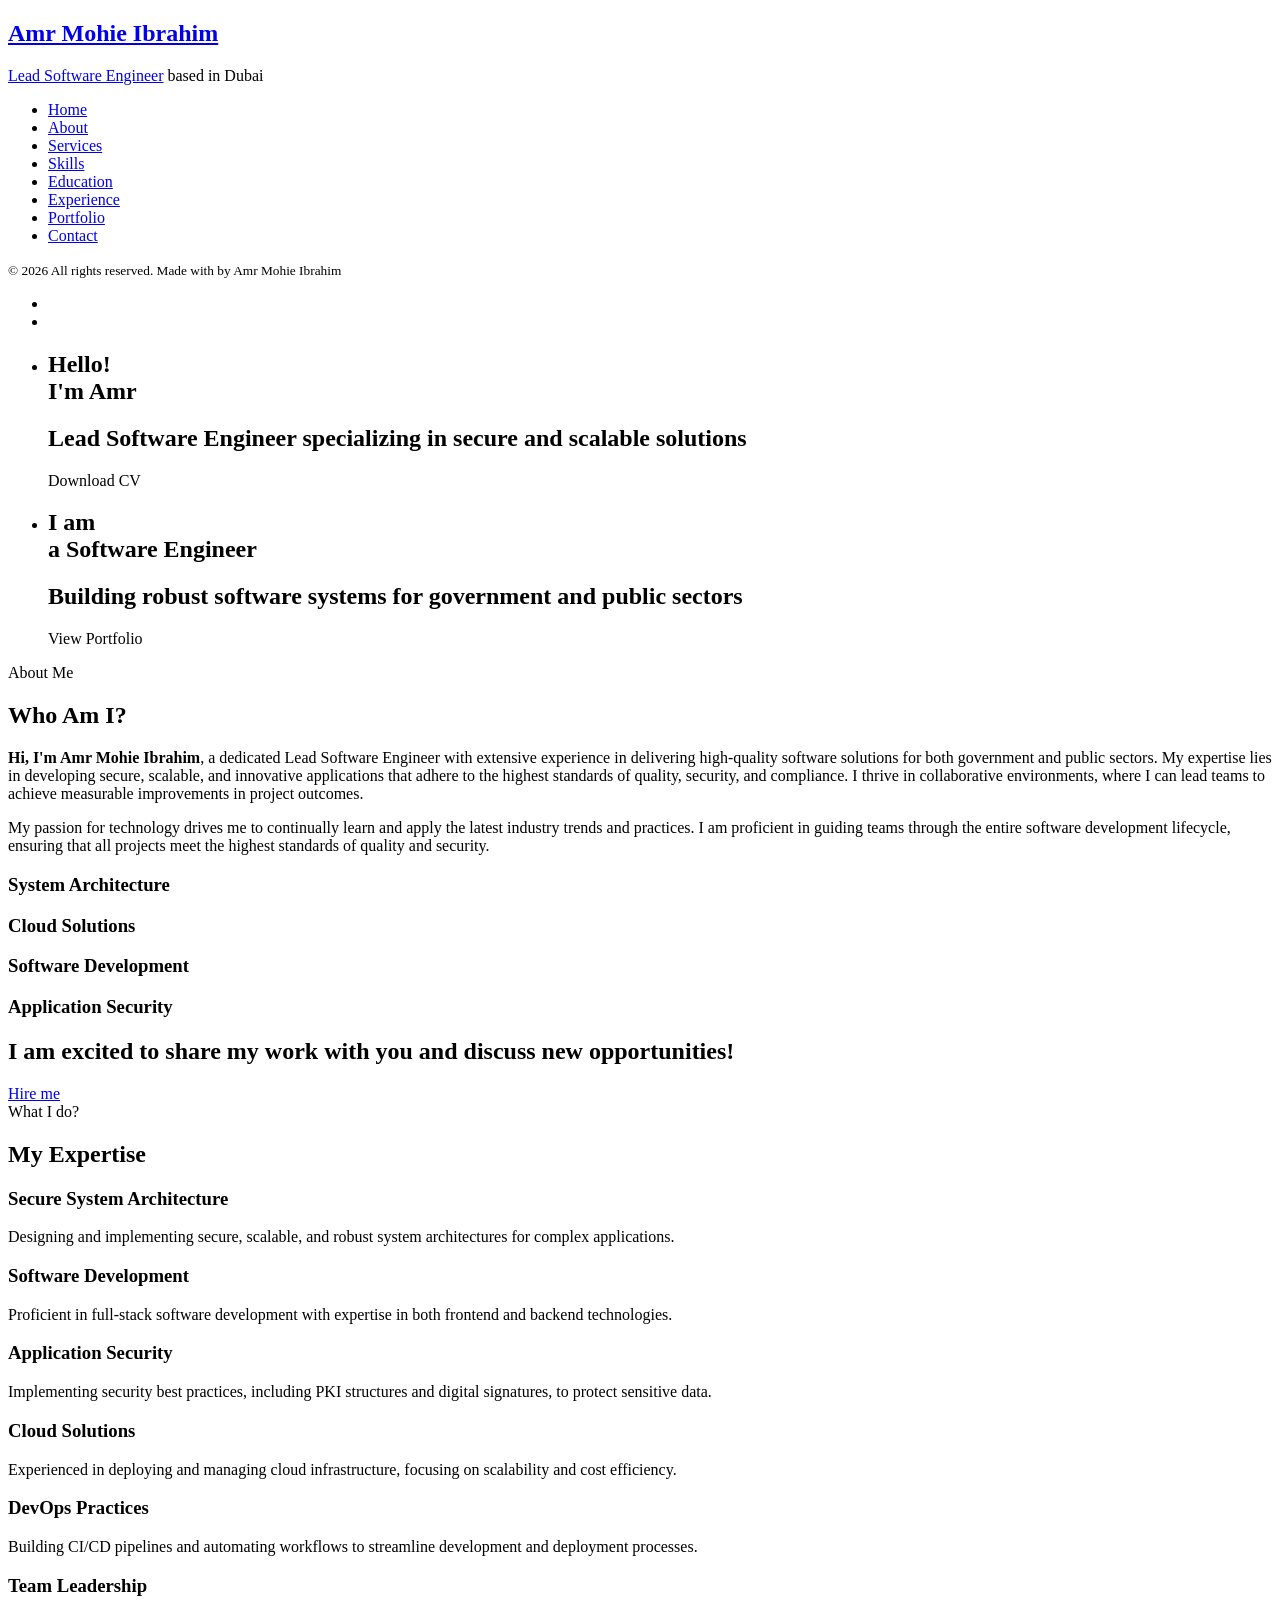
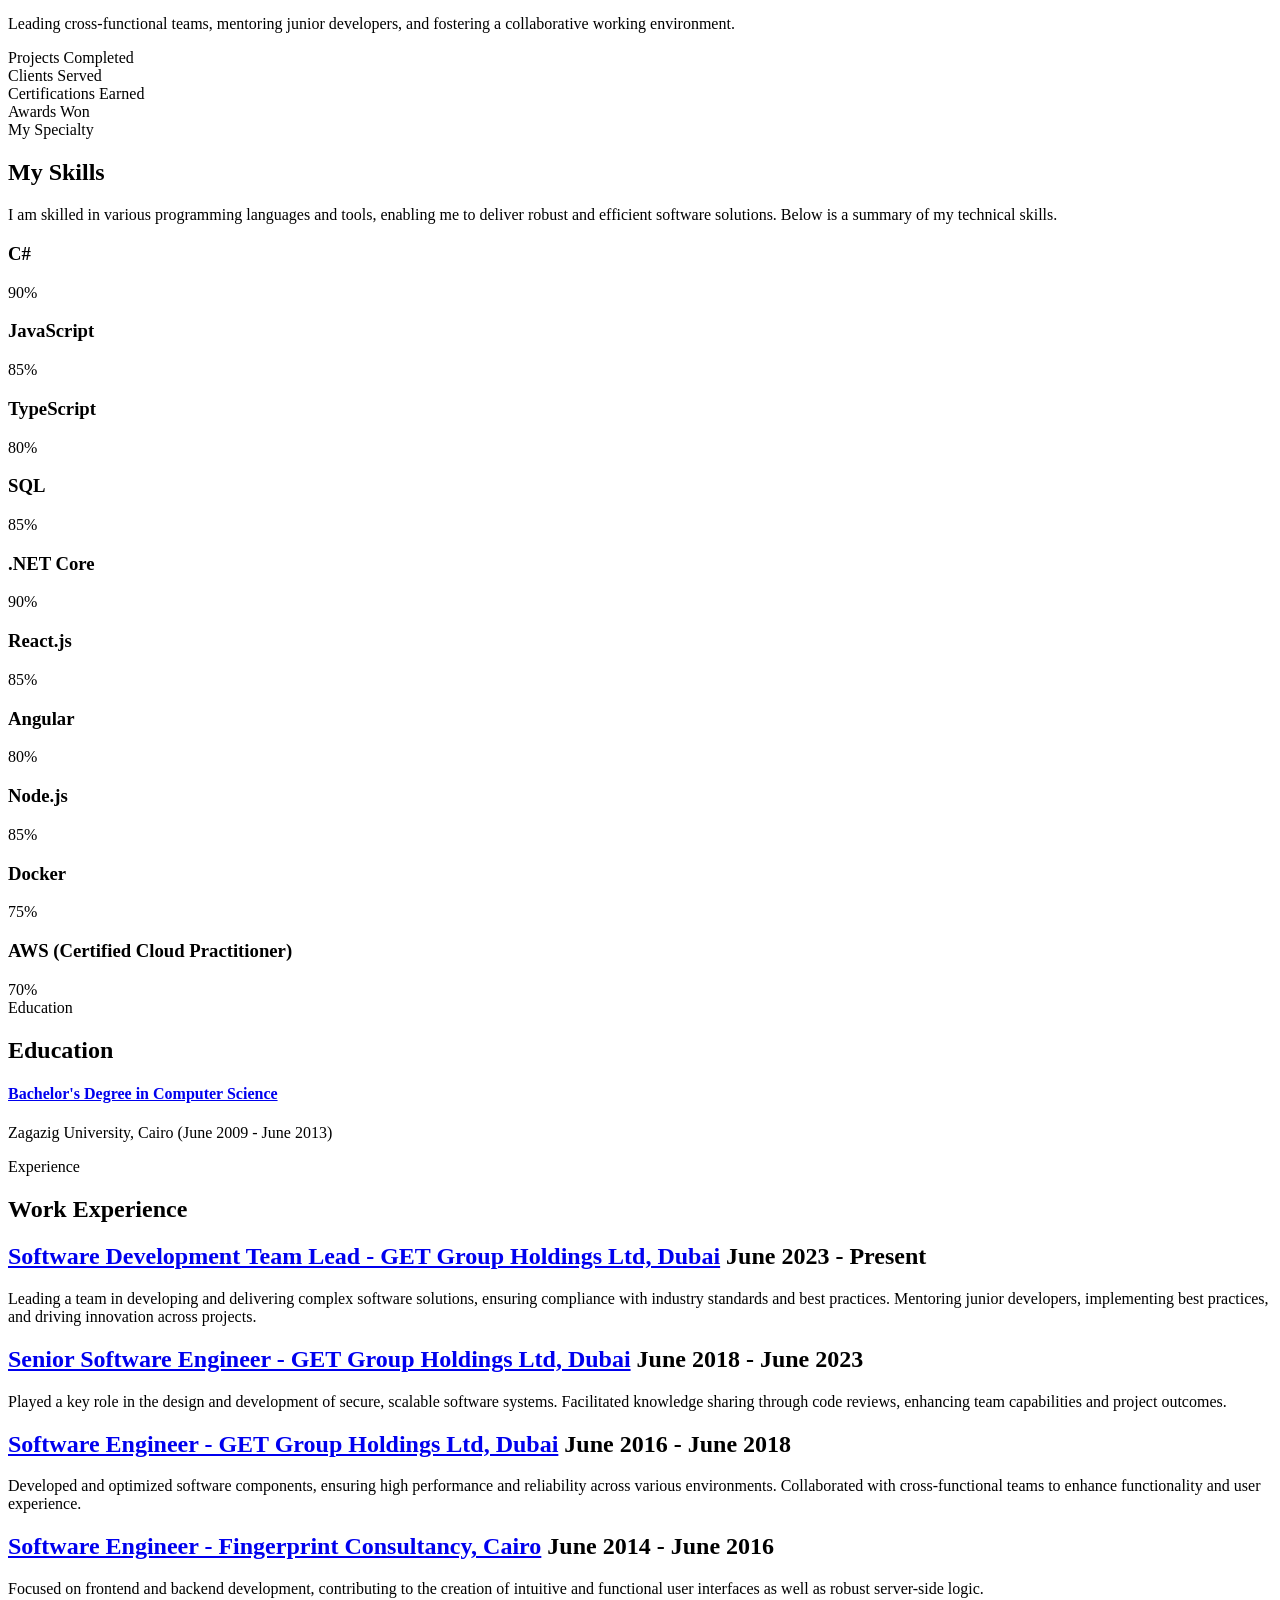
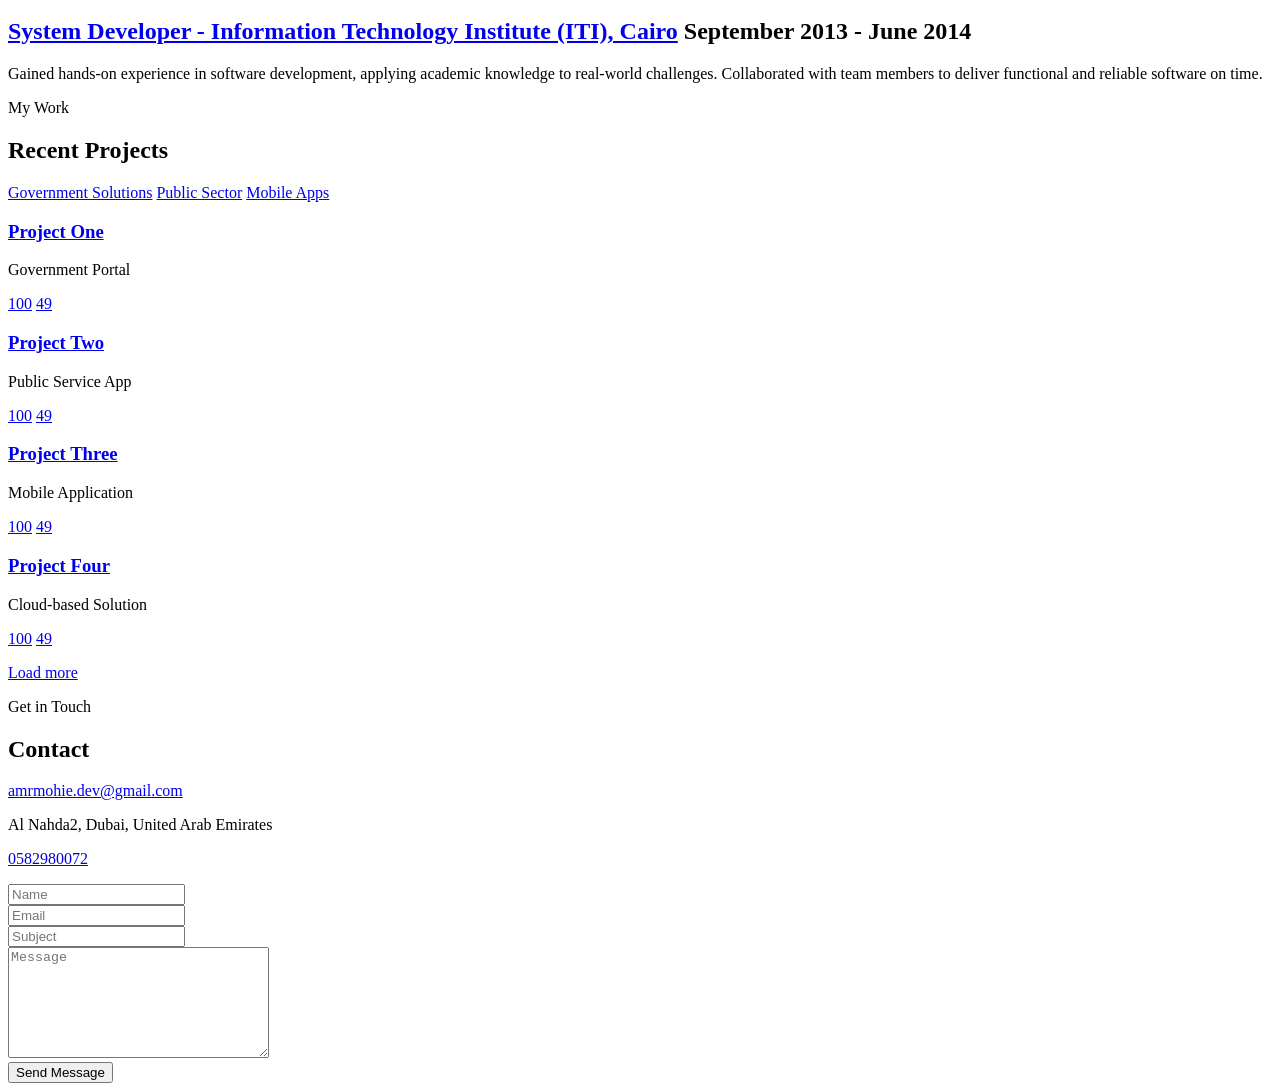
==== index.html @ 0ab57dc2 "Add files via upload" ====
<!DOCTYPE HTML>
<html lang="en">
	<head>
	<meta charset="utf-8">
	<meta http-equiv="X-UA-Compatible" content="IE=edge">
	<title>Amr Mohie Ibrahim - Lead Software Engineer</title>
	<meta name="viewport" content="width=device-width, initial-scale=1">
	<meta name="description" content="Lead Software Engineer Portfolio" />
	<meta name="keywords" content="Software Engineer, Developer, Portfolio" />
	<meta name="author" content="Amr Mohie Ibrahim" />

	<!-- Social Media Integration -->
	<meta property="og:title" content="Amr Mohie Ibrahim - Lead Software Engineer"/>
	<meta property="og:image" content="images/profile.jpg"/>
	<meta property="og:url" content=""/>
	<meta property="og:site_name" content=""/>
	<meta property="og:description" content="Portfolio of Amr Mohie Ibrahim, a Lead Software Engineer specializing in secure and scalable solutions."/>
	<meta name="twitter:title" content="Amr Mohie Ibrahim - Lead Software Engineer" />
	<meta name="twitter:image" content="images/profile.jpg" />
	<meta name="twitter:url" content="" />
	<meta name="twitter:card" content="" />

	<!-- Favicon -->
	<link rel="shortcut icon" href="favicon.ico">

	<!-- Google Fonts -->
	<link href="https://fonts.googleapis.com/css?family=Quicksand:300,400,500,700" rel="stylesheet">
	<link href="https://fonts.googleapis.com/css?family=Playfair+Display:400,400i,700" rel="stylesheet">
	
	<!-- CSS Files -->
	<link rel="stylesheet" href="css/animate.css">
	<link rel="stylesheet" href="css/icomoon.css">
	<link rel="stylesheet" href="css/bootstrap.css">
	<link rel="stylesheet" href="css/flexslider.css">
	<link rel="stylesheet" href="fonts/flaticon/font/flaticon.css">
	<link rel="stylesheet" href="css/owl.carousel.min.css">
	<link rel="stylesheet" href="css/owl.theme.default.min.css">
	<link rel="stylesheet" href="css/style.css">

	<!-- JS Files -->
	<script src="js/modernizr-2.6.2.min.js"></script>
	<!--[if lt IE 9]>
	<script src="js/respond.min.js"></script>
	<![endif]-->

	</head>
	<body>
	<div id="colorlib-page">
		<div class="container-wrap">
		<a href="#" class="js-colorlib-nav-toggle colorlib-nav-toggle" data-toggle="collapse" data-target="#navbar" aria-expanded="false" aria-controls="navbar"><i></i></a>
		<aside id="colorlib-aside" role="complementary" class="border js-fullheight">
			<div class="text-center">
				<div class="author-img" style="background-image: url(images/profile.jpg);"></div>
				<h1 id="colorlib-logo"><a href="index.html">Amr Mohie Ibrahim</a></h1>
				<span class="position"><a href="#">Lead Software Engineer</a> based in Dubai</span>
			</div>
			<nav id="colorlib-main-menu" role="navigation" class="navbar">
				<div id="navbar" class="collapse">
					<ul>
						<li class="active"><a href="#" data-nav-section="home">Home</a></li>
						<li><a href="#" data-nav-section="about">About</a></li>
						<li><a href="#" data-nav-section="services">Services</a></li>
						<li><a href="#" data-nav-section="skills">Skills</a></li>
						<li><a href="#" data-nav-section="education">Education</a></li>
						<li><a href="#" data-nav-section="experience">Experience</a></li>
						<li><a href="#" data-nav-section="work">Portfolio</a></li>
						<li><a href="#" data-nav-section="contact">Contact</a></li>
					</ul>
				</div>
			</nav>

			<div class="colorlib-footer">
				<p><small>&copy; <script>document.write(new Date().getFullYear());</script> All rights reserved. Made with <i class="icon-heart" aria-hidden="true"></i> by Amr Mohie Ibrahim</small></p>
				<ul>
					<li><a href="#"><i class="icon-linkedin2"></i></a></li>
					<li><a href="#"><i class="icon-github"></i></a></li>
				</ul>
			</div>

		</aside>

		<div id="colorlib-main">
			<section id="colorlib-hero" class="js-fullheight" data-section="home">
				<div class="flexslider js-fullheight">
					<ul class="slides">
				   	<li style="background-image: url(images/img_bg_1.jpg);">
				   		<div class="overlay"></div>
				   		<div class="container-fluid">
				   			<div class="row">
					   			<div class="col-md-6 col-md-offset-3 col-md-pull-3 col-sm-12 col-xs-12 js-fullheight slider-text">
					   				<div class="slider-text-inner js-fullheight">
					   					<div class="desc">
						   					<h1>Hello! <br>I'm Amr</h1>
						   					<h2>Lead Software Engineer specializing in secure and scalable solutions</h2>
												<p><a class="btn btn-primary btn-learn">Download CV <i class="icon-download4"></i></a></p>
											</div>
					   				</div>
					   			</div>
					   		</div>
				   		</div>
				   	</li>
				   	<li style="background-image: url(images/img_bg_2.jpg);">
				   		<div class="overlay"></div>
				   		<div class="container-fluid">
				   			<div class="row">
					   			<div class="col-md-6 col-md-offset-3 col-md-pull-3 col-sm-12 col-xs-12 js-fullheight slider-text">
					   				<div class="slider-text-inner">
					   					<div class="desc">
						   					<h1>I am <br>a Software Engineer</h1>
												<h2>Building robust software systems for government and public sectors</h2>
												<p><a class="btn btn-primary btn-learn">View Portfolio <i class="icon-briefcase3"></i></a></p>
											</div>
					   				</div>
					   			</div>
					   		</div>
				   		</div>
				   	</li>
				  	</ul>
			  	</div>
			</section>

			<section class="colorlib-about" data-section="about">
				<div class="colorlib-narrow-content">
					<div class="row">
						<div class="col-md-12">
							<div class="row row-bottom-padded-sm animate-box" data-animate-effect="fadeInLeft">
								<div class="col-md-12">
									<div class="about-desc">
										<span class="heading-meta">About Me</span>
										<h2 class="colorlib-heading">Who Am I?</h2>
										<p><strong>Hi, I'm Amr Mohie Ibrahim</strong>, a dedicated Lead Software Engineer with extensive experience in delivering high-quality software solutions for both government and public sectors. My expertise lies in developing secure, scalable, and innovative applications that adhere to the highest standards of quality, security, and compliance. I thrive in collaborative environments, where I can lead teams to achieve measurable improvements in project outcomes.</p>
										<p>My passion for technology drives me to continually learn and apply the latest industry trends and practices. I am proficient in guiding teams through the entire software development lifecycle, ensuring that all projects meet the highest standards of quality and security.</p>
									</div>
								</div>
							</div>
							<div class="row">
								<div class="col-md-3 animate-box" data-animate-effect="fadeInLeft">
									<div class="services color-1">
										<span class="icon2"><i class="icon-bulb"></i></span>
										<h3>System Architecture</h3>
									</div>
								</div>
								<div class="col-md-3 animate-box" data-animate-effect="fadeInRight">
									<div class="services color-2">
										<span class="icon2"><i class="icon-globe-outline"></i></span>
										<h3>Cloud Solutions</h3>
									</div>
								</div>
								<div class="col-md-3 animate-box" data-animate-effect="fadeInTop">
									<div class="services color-3">
										<span class="icon2"><i class="icon-data"></i></span>
										<h3>Software Development</h3>
									</div>
								</div>
								<div class="col-md-3 animate-box" data-animate-effect="fadeInBottom">
									<div class="services color-4">
										<span class="icon2"><i class="icon-phone3"></i></span>
										<h3>Application Security</h3>
									</div>
								</div>
							</div>
							<div class="row">
								<div class="col-md-12 animate-box" data-animate-effect="fadeInLeft">
									<div class="hire">
										<h2>I am excited to share my work with you and discuss new opportunities!</h2>
										<a href="#" class="btn-hire">Hire me</a>
									</div>
								</div>
							</div>
						</div>
					</div>
				</div>
			</section>


			
			<section class="colorlib-services" data-section="services">
				<div class="colorlib-narrow-content">
					<div class="row">
						<div class="col-md-6 col-md-offset-3 col-md-pull-3 animate-box" data-animate-effect="fadeInLeft">
							<span class="heading-meta">What I do?</span>
							<h2 class="colorlib-heading">My Expertise</h2>
						</div>
					</div>
					<div class="row row-pt-md">
						<div class="col-md-4 text-center animate-box">
							<div class="services color-1">
								<span class="icon">
									<i class="icon-bulb"></i>
								</span>
								<div class="desc">
									<h3>Secure System Architecture</h3>
									<p>Designing and implementing secure, scalable, and robust system architectures for complex applications.</p>
								</div>
							</div>
						</div>
						<div class="col-md-4 text-center animate-box">
							<div class="services color-2">
								<span class="icon">
									<i class="icon-data"></i>
								</span>
								<div class="desc">
									<h3>Software Development</h3>
									<p>Proficient in full-stack software development with expertise in both frontend and backend technologies.</p>
								</div>
							</div>
						</div>
						<div class="col-md-4 text-center animate-box">
							<div class="services color-3">
								<span class="icon">
									<i class="icon-phone3"></i>
								</span>
								<div class="desc">
									<h3>Application Security</h3>
									<p>Implementing security best practices, including PKI structures and digital signatures, to protect sensitive data.</p>
								</div>
							</div>
						</div>
						<div class="col-md-4 text-center animate-box">
							<div class="services color-4">
								<span class="icon">
									<i class="icon-layers2"></i>
								</span>
								<div class="desc">
									<h3>Cloud Solutions</h3>
									<p>Experienced in deploying and managing cloud infrastructure, focusing on scalability and cost efficiency.</p>
								</div>
							</div>
						</div>
						<div class="col-md-4 text-center animate-box">
							<div class="services color-5">
								<span class="icon">
									<i class="icon-data"></i>
								</span>
								<div class="desc">
									<h3>DevOps Practices</h3>
									<p>Building CI/CD pipelines and automating workflows to streamline development and deployment processes.</p>
								</div>
							</div>
						</div>
						<div class="col-md-4 text-center animate-box">
							<div class="services color-6">
								<span class="icon">
									<i class="icon-phone3"></i>
								</span>
								<div class="desc">
									<h3>Team Leadership</h3>
									<p>Leading cross-functional teams, mentoring junior developers, and fostering a collaborative working environment.</p>
								</div>
							</div>
						</div>
					</div>
				</div>
			</section>
			
			<div id="colorlib-counter" class="colorlib-counters" style="background-image: url(images/cover_bg_1.jpg);" data-stellar-background-ratio="0.5">
				<div class="overlay"></div>
				<div class="colorlib-narrow-content">
					<div class="row">
					</div>
					<div class="row">
						<div class="col-md-3 text-center animate-box">
							<span class="colorlib-counter js-counter" data-from="0" data-to="500" data-speed="5000" data-refresh-interval="50"></span>
							<span class="colorlib-counter-label">Projects Completed</span>
						</div>
						<div class="col-md-3 text-center animate-box">
							<span class="colorlib-counter js-counter" data-from="0" data-to="300" data-speed="5000" data-refresh-interval="50"></span>
							<span class="colorlib-counter-label">Clients Served</span>
						</div>
						<div class="col-md-3 text-center animate-box">
							<span class="colorlib-counter js-counter" data-from="0" data-to="150" data-speed="5000" data-refresh-interval="50"></span>
							<span class="colorlib-counter-label">Certifications Earned</span>
						</div>
						<div class="col-md-3 text-center animate-box">
							<span class="colorlib-counter js-counter" data-from="0" data-to="20" data-speed="5000" data-refresh-interval="50"></span>
							<span class="colorlib-counter-label">Awards Won</span>
						</div>
					</div>
				</div>
			</div>

			<section class="colorlib-skills" data-section="skills">
				<div class="colorlib-narrow-content">
					<div class="row">
						<div class="col-md-6 col-md-offset-3 col-md-pull-3 animate-box" data-animate-effect="fadeInLeft">
							<span class="heading-meta">My Specialty</span>
							<h2 class="colorlib-heading animate-box">My Skills</h2>
						</div>
					</div>
					<div class="row">
						<div class="col-md-12 animate-box" data-animate-effect="fadeInLeft">
							<p>I am skilled in various programming languages and tools, enabling me to deliver robust and efficient software solutions. Below is a summary of my technical skills.</p>
						</div>
						<div class="col-md-6 animate-box" data-animate-effect="fadeInLeft">
							<div class="progress-wrap">
								<h3>C#</h3>
								<div class="progress">
								 	<div class="progress-bar color-1" role="progressbar" aria-valuenow="90"
								  	aria-valuemin="0" aria-valuemax="100" style="width:90%">
								    <span>90%</span>
								  	</div>
								</div>
							</div>
						</div>
						<div class="col-md-6 animate-box" data-animate-effect="fadeInRight">
							<div class="progress-wrap">
								<h3>JavaScript</h3>
								<div class="progress">
								 	<div class="progress-bar color-2" role="progressbar" aria-valuenow="85"
								  	aria-valuemin="0" aria-valuemax="100" style="width:85%">
								    <span>85%</span>
								  	</div>
								</div>
							</div>
						</div>
						<div class="col-md-6 animate-box" data-animate-effect="fadeInLeft">
							<div class="progress-wrap">
								<h3>TypeScript</h3>
								<div class="progress">
								 	<div class="progress-bar color-3" role="progressbar" aria-valuenow="80"
								  	aria-valuemin="0" aria-valuemax="100" style="width:80%">
								    <span>80%</span>
								  	</div>
								</div>
							</div>
						</div>
						<div class="col-md-6 animate-box" data-animate-effect="fadeInRight">
							<div class="progress-wrap">
								<h3>SQL</h3>
								<div class="progress">
								 	<div class="progress-bar color-4" role="progressbar" aria-valuenow="85"
								  	aria-valuemin="0" aria-valuemax="100" style="width:85%">
								    <span>85%</span>
								  	</div>
								</div>
							</div>
						</div>
						<div class="col-md-6 animate-box" data-animate-effect="fadeInLeft">
							<div class="progress-wrap">
								<h3>.NET Core</h3>
								<div class="progress">
								 	<div class="progress-bar color-5" role="progressbar" aria-valuenow="90"
								  	aria-valuemin="0" aria-valuemax="100" style="width:90%">
								    <span>90%</span>
								  	</div>
								</div>
							</div>
						</div>
						<div class="col-md-6 animate-box" data-animate-effect="fadeInRight">
							<div class="progress-wrap">
								<h3>React.js</h3>
								<div class="progress">
								 	<div class="progress-bar color-6" role="progressbar" aria-valuenow="85"
								  	aria-valuemin="0" aria-valuemax="100" style="width:85%">
								    <span>85%</span>
								  	</div>
								</div>
							</div>
						</div>
						<div class="col-md-6 animate-box" data-animate-effect="fadeInLeft">
							<div class="progress-wrap">
								<h3>Angular</h3>
								<div class="progress">
								 	<div class="progress-bar color-1" role="progressbar" aria-valuenow="80"
								  	aria-valuemin="0" aria-valuemax="100" style="width:80%">
								    <span>80%</span>
								  	</div>
								</div>
							</div>
						</div>
						<div class="col-md-6 animate-box" data-animate-effect="fadeInRight">
							<div class="progress-wrap">
								<h3>Node.js</h3>
								<div class="progress">
								 	<div class="progress-bar color-2" role="progressbar" aria-valuenow="85"
								  	aria-valuemin="0" aria-valuemax="100" style="width:85%">
								    <span>85%</span>
								  	</div>
								</div>
							</div>
						</div>
						<div class="col-md-6 animate-box" data-animate-effect="fadeInLeft">
							<div class="progress-wrap">
								<h3>Docker</h3>
								<div class="progress">
								 	<div class="progress-bar color-3" role="progressbar" aria-valuenow="75"
								  	aria-valuemin="0" aria-valuemax="100" style="width:75%">
								    <span>75%</span>
								  	</div>
								</div>
							</div>
						</div>
						<div class="col-md-6 animate-box" data-animate-effect="fadeInRight">
							<div class="progress-wrap">
								<h3>AWS (Certified Cloud Practitioner)</h3>
								<div class="progress">
								 	<div class="progress-bar color-4" role="progressbar" aria-valuenow="70"
								  	aria-valuemin="0" aria-valuemax="100" style="width:70%">
								    <span>70%</span>
								  	</div>
								</div>
							</div>
						</div>
					</div>
				</div>
			</section>

			<section class="colorlib-education" data-section="education">
				<div class="colorlib-narrow-content">
					<div class="row">
						<div class="col-md-6 col-md-offset-3 col-md-pull-3 animate-box" data-animate-effect="fadeInLeft">
							<span class="heading-meta">Education</span>
							<h2 class="colorlib-heading animate-box">Education</h2>
						</div>
					</div>
					<div class="row">
						<div class="col-md-12 animate-box" data-animate-effect="fadeInLeft">
							<div class="fancy-collapse-panel">
								<div class="panel-group" id="accordion" role="tablist" aria-multiselectable="true">
									<div class="panel panel-default">
									    <div class="panel-heading" role="tab" id="headingOne">
									        <h4 class="panel-title">
									            <a data-toggle="collapse" data-parent="#accordion" href="#collapseOne" aria-expanded="true" aria-controls="collapseOne">Bachelor's Degree in Computer Science
									            </a>
									        </h4>
									    </div>
									    <div id="collapseOne" class="panel-collapse collapse in" role="tabpanel" aria-labelledby="headingOne">
									         <div class="panel-body">
									            <p>Zagazig University, Cairo (June 2009 - June 2013)</p>
									         </div>
									    </div>
									</div>
								</div>
							</div>
						</div>
					</div>
				</div>
			</section>

			<section class="colorlib-experience" data-section="experience">
				<div class="colorlib-narrow-content">
					<div class="row">
						<div class="col-md-6 col-md-offset-3 col-md-pull-3 animate-box" data-animate-effect="fadeInLeft">
							<span class="heading-meta">Experience</span>
							<h2 class="colorlib-heading animate-box">Work Experience</h2>
						</div>
					</div>
					<div class="row">
						<div class="col-md-12">
				         <div class="timeline-centered">
					         <article class="timeline-entry animate-box" data-animate-effect="fadeInLeft">
					            <div class="timeline-entry-inner">

					               <div class="timeline-icon color-1">
					                  <i class="icon-pen2"></i>
					               </div>

					               <div class="timeline-label">
					                  <h2><a href="#">Software Development Team Lead - GET Group Holdings Ltd, Dubai</a> <span>June 2023 - Present</span></h2>
					                  <p>Leading a team in developing and delivering complex software solutions, ensuring compliance with industry standards and best practices. Mentoring junior developers, implementing best practices, and driving innovation across projects.</p>
					               </div>
					            </div>
					         </article>


					         <article class="timeline-entry animate-box" data-animate-effect="fadeInRight">
					            <div class="timeline-entry-inner">
					               <div class="timeline-icon color-2">
					                  <i class="icon-pen2"></i>
					               </div>
					               <div class="timeline-label">
					               	<h2><a href="#">Senior Software Engineer - GET Group Holdings Ltd, Dubai</a> <span>June 2018 - June 2023</span></h2>
					                  <p>Played a key role in the design and development of secure, scalable software systems. Facilitated knowledge sharing through code reviews, enhancing team capabilities and project outcomes.</p>
					               </div>
					            </div>
					         </article>

					         <article class="timeline-entry animate-box" data-animate-effect="fadeInLeft">
					            <div class="timeline-entry-inner">
					               <div class="timeline-icon color-3">
					                  <i class="icon-pen2"></i>
					               </div>
					               <div class="timeline-label">
					               	<h2><a href="#">Software Engineer - GET Group Holdings Ltd, Dubai</a> <span>June 2016 - June 2018</span></h2>
					                  <p>Developed and optimized software components, ensuring high performance and reliability across various environments. Collaborated with cross-functional teams to enhance functionality and user experience.</p>
					               </div>
					            </div>
					         </article>

					         <article class="timeline-entry animate-box" data-animate-effect="fadeInTop">
					            <div class="timeline-entry-inner">
					               <div class="timeline-icon color-4">
					                  <i class="icon-pen2"></i>
					               </div>
					               <div class="timeline-label">
					               	<h2><a href="#">Software Engineer - Fingerprint Consultancy, Cairo</a> <span>June 2014 - June 2016</span></h2>
					                  <p>Focused on frontend and backend development, contributing to the creation of intuitive and functional user interfaces as well as robust server-side logic.</p>
					               </div>
					            </div>
					         </article>

					         <article class="timeline-entry animate-box" data-animate-effect="fadeInLeft">
					            <div class="timeline-entry-inner">
					               <div class="timeline-icon color-5">
					                  <i class="icon-pen2"></i>
					               </div>
					               <div class="timeline-label">
					               	<h2><a href="#">System Developer - Information Technology Institute (ITI), Cairo</a> <span>September 2013 - June 2014</span></h2>
					                  <p>Gained hands-on experience in software development, applying academic knowledge to real-world challenges. Collaborated with team members to deliver functional and reliable software on time.</p>
					               </div>
					            </div>
					         </article>

					         <article class="timeline-entry begin animate-box" data-animate-effect="fadeInBottom">
					            <div class="timeline-entry-inner">
					               <div class="timeline-icon color-none">
					               </div>
					            </div>
					         </article>
					      </div>
					   </div>
				   </div>
				</div>
			</section>

			<section class="colorlib-work" data-section="work">
				<div class="colorlib-narrow-content">
					<div class="row">
						<div class="col-md-6 col-md-offset-3 col-md-pull-3 animate-box" data-animate-effect="fadeInLeft">
							<span class="heading-meta">My Work</span>
							<h2 class="colorlib-heading animate-box">Recent Projects</h2>
						</div>
					</div>
					<div class="row row-bottom-padded-sm animate-box" data-animate-effect="fadeInLeft">
						<div class="col-md-12">
							<p class="work-menu"><span><a href="#" class="active">Government Solutions</a></span> <span><a href="#">Public Sector</a></span> <span><a href="#">Mobile Apps</a></span></p>
						</div>
					</div>
					<div class="row">
						<div class="col-md-6 animate-box" data-animate-effect="fadeInLeft">
							<div class="project" style="background-image: url(images/img-1.jpg);">
								<div class="desc">
									<div class="con">
										<h3><a href="work.html">Project One</a></h3>
										<span>Government Portal</span>
										<p class="icon">
											<span><a href="#"><i class="icon-share3"></i></a></span>
											<span><a href="#"><i class="icon-eye"></i> 100</a></span>
											<span><a href="#"><i class="icon-heart"></i> 49</a></span>
										</p>
									</div>
								</div>
							</div>
						</div>
						<div class="col-md-6 animate-box" data-animate-effect="fadeInRight">
							<div class="project" style="background-image: url(images/img-2.jpg);">
								<div class="desc">
									<div class="con">
										<h3><a href="work.html">Project Two</a></h3>
										<span>Public Service App</span>
										<p class="icon">
											<span><a href="#"><i class="icon-share3"></i></a></span>
											<span><a href="#"><i class="icon-eye"></i> 100</a></span>
											<span><a href="#"><i class="icon-heart"></i> 49</a></span>
										</p>
									</div>
								</div>
							</div>
						</div>
						<div class="col-md-6 animate-box" data-animate-effect="fadeInTop">
							<div class="project" style="background-image: url(images/img-3.jpg);">
								<div class="desc">
									<div class="con">
										<h3><a href="work.html">Project Three</a></h3>
										<span>Mobile Application</span>
										<p class="icon">
											<span><a href="#"><i class="icon-share3"></i></a></span>
											<span><a href="#"><i class="icon-eye"></i> 100</a></span>
											<span><a href="#"><i class="icon-heart"></i> 49</a></span>
										</p>
									</div>
								</div>
							</div>
						</div>
						<div class="col-md-6 animate-box" data-animate-effect="fadeInBottom">
							<div class="project" style="background-image: url(images/img-4.jpg);">
								<div class="desc">
									<div class="con">
										<h3><a href="work.html">Project Four</a></h3>
										<span>Cloud-based Solution</span>
										<p class="icon">
											<span><a href="#"><i class="icon-share3"></i></a></span>
											<span><a href="#"><i class="icon-eye"></i> 100</a></span>
											<span><a href="#"><i class="icon-heart"></i> 49</a></span>
										</p>
									</div>
								</div>
							</div>
						</div>
					</div>
					<div class="row">
						<div class="col-md-12 animate-box">
							<p><a href="#" class="btn btn-primary btn-lg btn-load-more">Load more <i class="icon-reload"></i></a></p>
						</div>
					</div>
				</div>
			</section>

			<section class="colorlib-contact" data-section="contact">
				<div class="colorlib-narrow-content">
					<div class="row">
						<div class="col-md-6 col-md-offset-3 col-md-pull-3 animate-box" data-animate-effect="fadeInLeft">
							<span class="heading-meta">Get in Touch</span>
							<h2 class="colorlib-heading">Contact</h2>
						</div>
					</div>
					<div class="row">
						<div class="col-md-5">
							<div class="colorlib-feature colorlib-feature-sm animate-box" data-animate-effect="fadeInLeft">
								<div class="colorlib-icon">
									<i class="icon-globe-outline"></i>
								</div>
								<div class="colorlib-text">
									<p><a href="mailto:amrmohie.dev@gmail.com">amrmohie.dev@gmail.com</a></p>
								</div>
							</div>

							<div class="colorlib-feature colorlib-feature-sm animate-box" data-animate-effect="fadeInLeft">
								<div class="colorlib-icon">
									<i class="icon-map"></i>
								</div>
								<div class="colorlib-text">
									<p>Al Nahda2, Dubai, United Arab Emirates</p>
								</div>
							</div>

							<div class="colorlib-feature colorlib-feature-sm animate-box" data-animate-effect="fadeInLeft">
								<div class="colorlib-icon">
									<i class="icon-phone"></i>
								</div>
								<div class="colorlib-text">
									<p><a href="tel://0582980072">0582980072</a></p>
								</div>
							</div>
						</div>
						<div class="col-md-7 col-md-push-1">
							<div class="row">
								<div class="col-md-10 col-md-offset-1 col-md-pull-1 animate-box" data-animate-effect="fadeInRight">
									<form action="">
										<div class="form-group">
											<input type="text" class="form-control" placeholder="Name">
										</div>
										<div class="form-group">
											<input type="text" class="form-control" placeholder="Email">
										</div>
										<div class="form-group">
											<input type="text" class="form-control" placeholder="Subject">
										</div>
										<div class="form-group">
											<textarea name="" id="message" cols="30" rows="7" class="form-control" placeholder="Message"></textarea>
										</div>
										<div class="form-group">
											<input type="submit" class="btn btn-primary btn-send-message" value="Send Message">
										</div>
									</form>
								</div>
								
							</div>
						</div>
					</div>
				</div>
			</section>

		</div><!-- end:colorlib-main -->
	</div><!-- end:container-wrap -->
	</div><!-- end:colorlib-page -->

	<!-- jQuery -->
	<script src="js/jquery.min.js"></script>
	<!-- jQuery Easing -->
	<script src="js/jquery.easing.1.3.js"></script>
	<!-- Bootstrap -->
	<script src="js/bootstrap.min.js"></script>
	<!-- Waypoints -->
	<script src="js/jquery.waypoints.min.js"></script>
	<!-- Flexslider -->
	<script src="js/jquery.flexslider-min.js"></script>
	<!-- Owl carousel -->
	<script src="js/owl.carousel.min.js"></script>
	<!-- Counters -->
	<script src="js/jquery.countTo.js"></script>
	
	
	<!-- MAIN JS -->
	<script src="js/main.js"></script>

	</body>
</html>
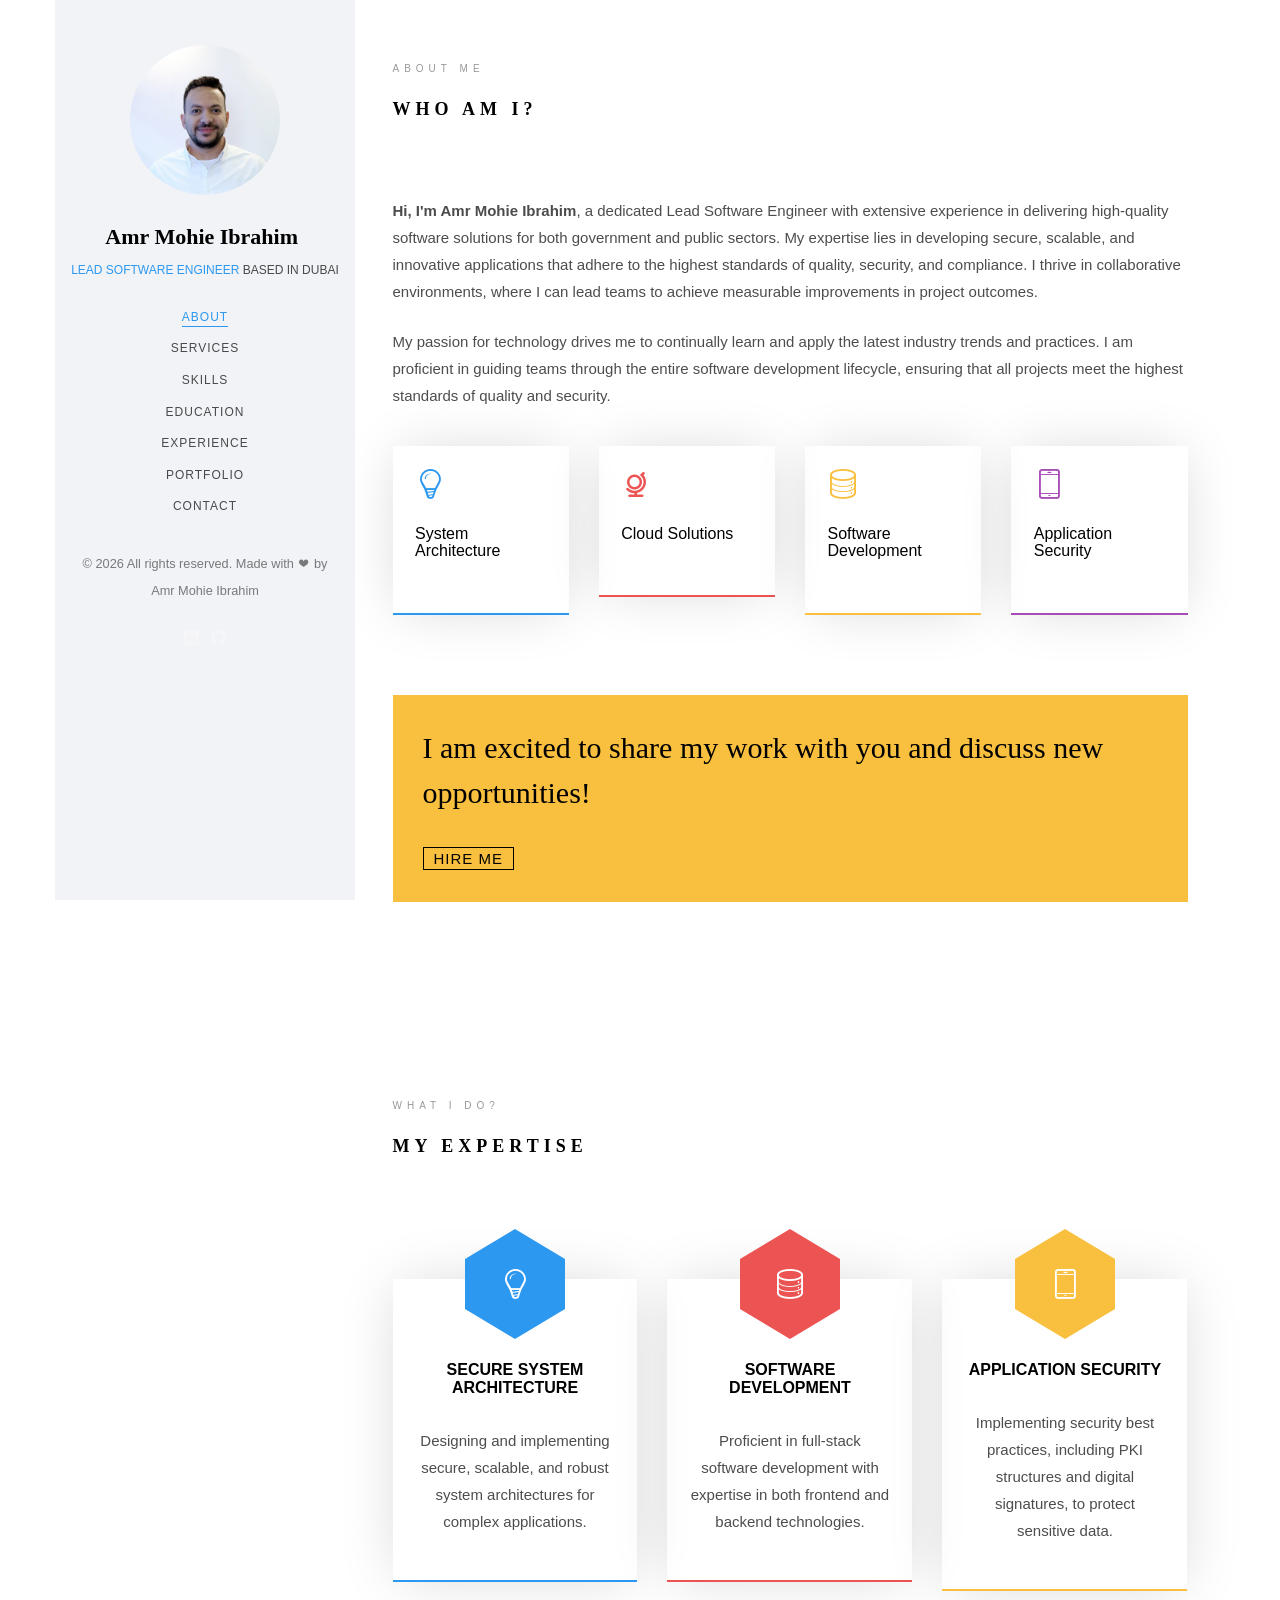
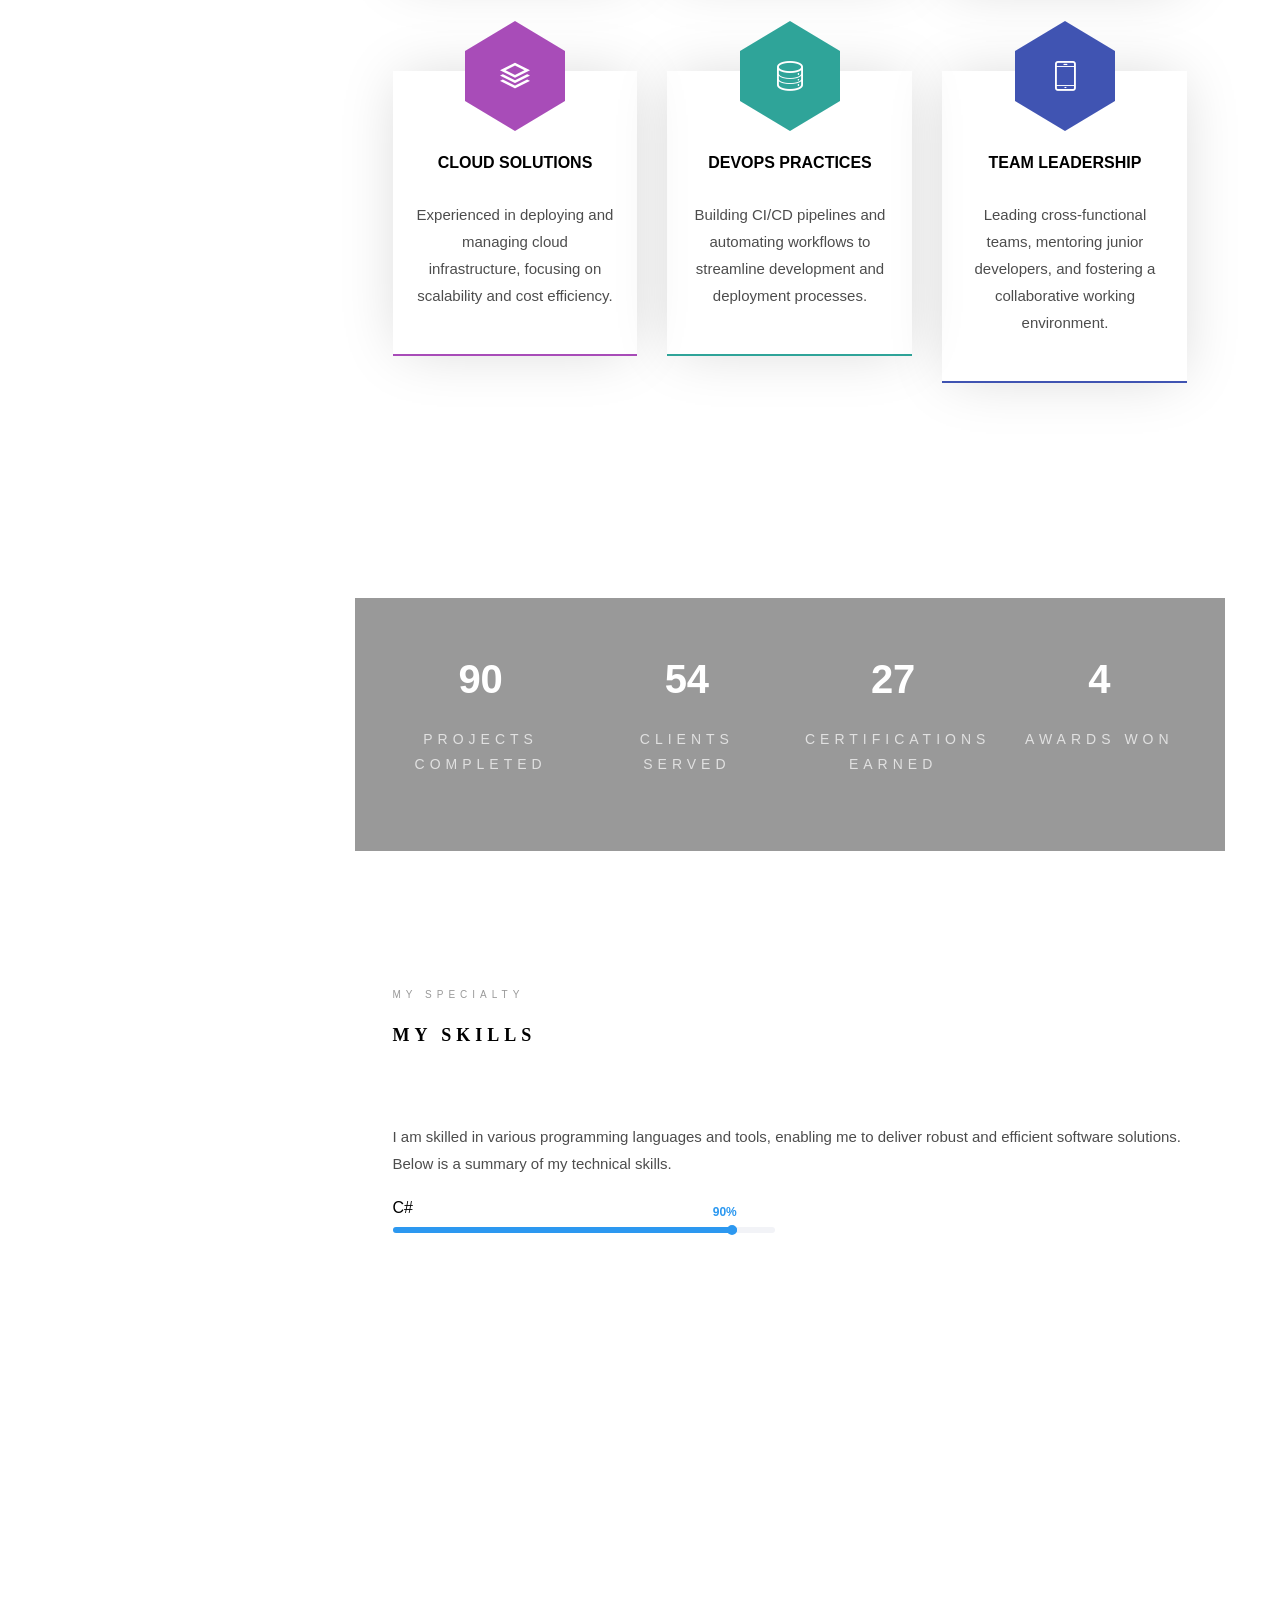
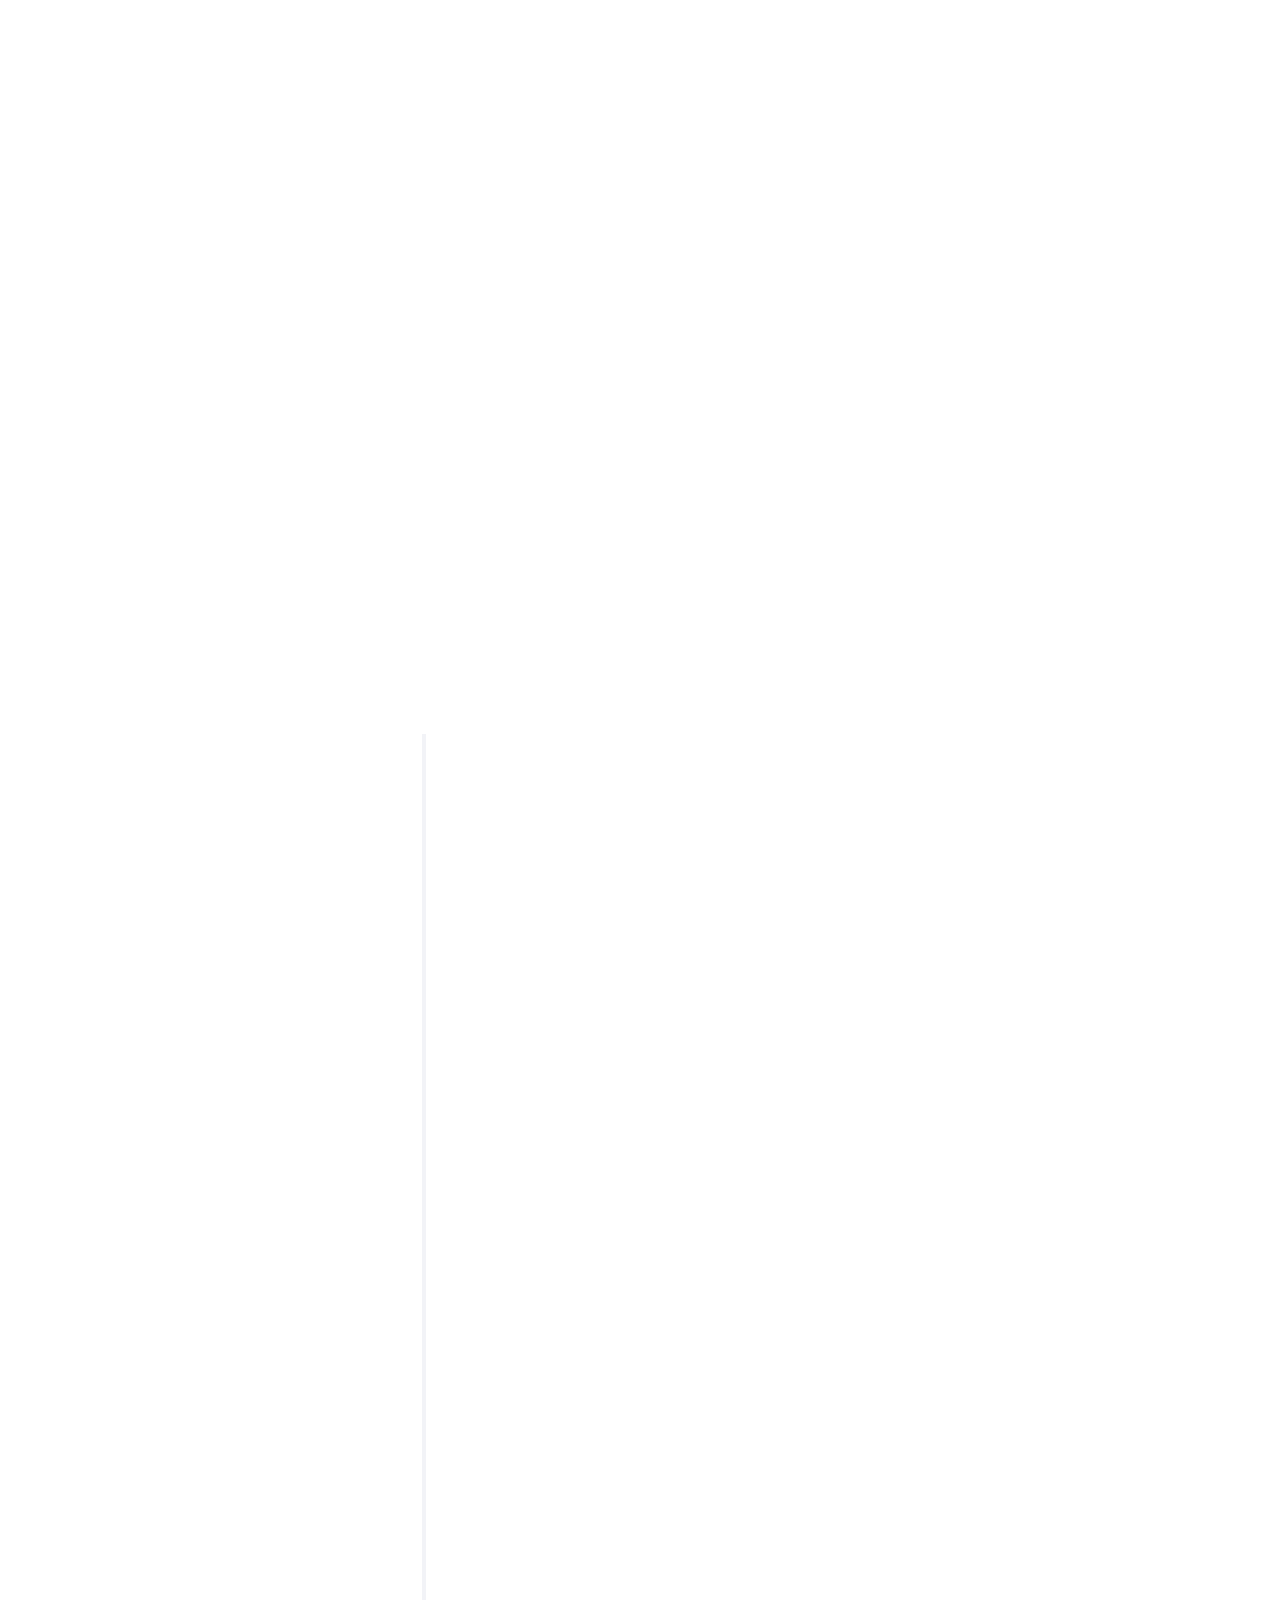
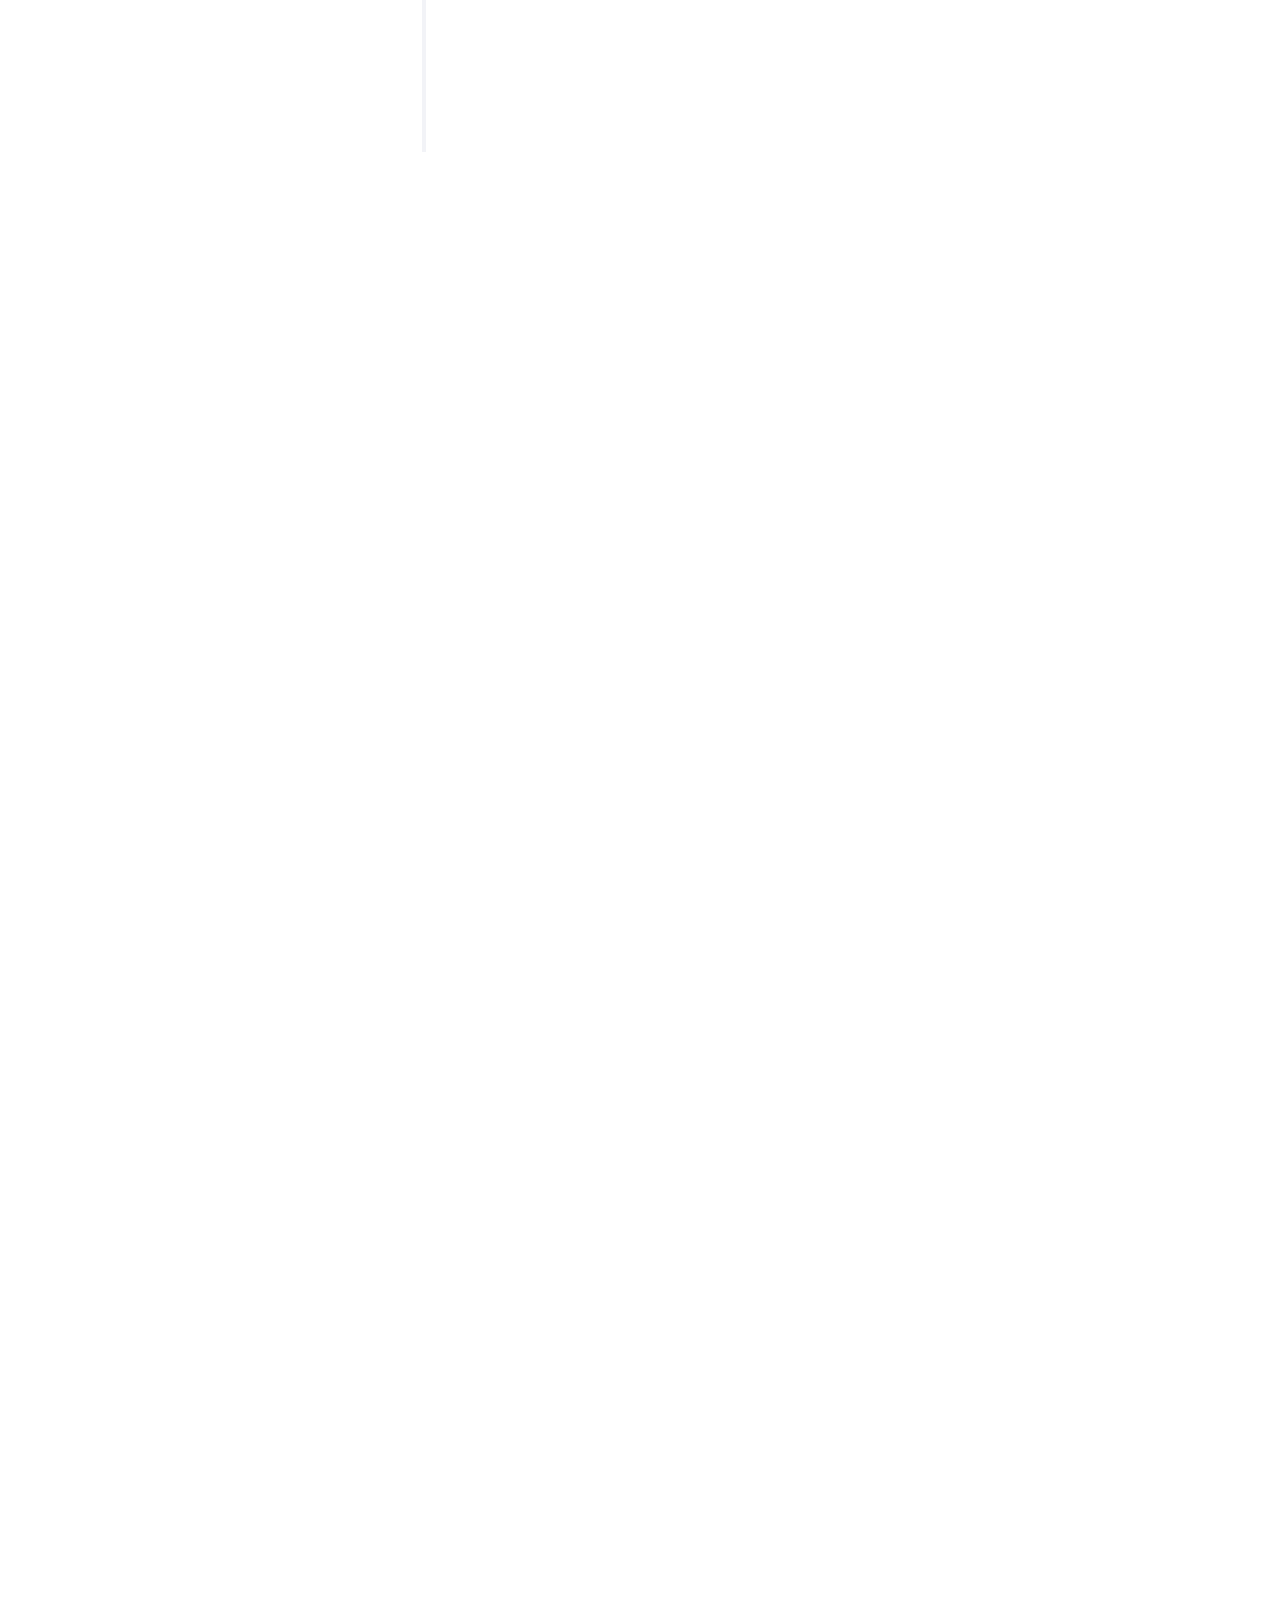
==== commit bbf7aa8c: "Add files via upload" ====
--- a/index.html
+++ b/index.html
@@ -57,7 +57,7 @@
 			<nav id="colorlib-main-menu" role="navigation" class="navbar">
 				<div id="navbar" class="collapse">
 					<ul>
-						<li class="active"><a href="#" data-nav-section="home">Home</a></li>
+						<!-- <li class="active"><a href="#" data-nav-section="home">Home</a></li> -->
 						<li><a href="#" data-nav-section="about">About</a></li>
 						<li><a href="#" data-nav-section="services">Services</a></li>
 						<li><a href="#" data-nav-section="skills">Skills</a></li>
@@ -80,44 +80,44 @@
 		</aside>
 
 		<div id="colorlib-main">
-			<section id="colorlib-hero" class="js-fullheight" data-section="home">
-				<div class="flexslider js-fullheight">
-					<ul class="slides">
-				   	<li style="background-image: url(images/img_bg_1.jpg);">
-				   		<div class="overlay"></div>
-				   		<div class="container-fluid">
-				   			<div class="row">
-					   			<div class="col-md-6 col-md-offset-3 col-md-pull-3 col-sm-12 col-xs-12 js-fullheight slider-text">
-					   				<div class="slider-text-inner js-fullheight">
-					   					<div class="desc">
-						   					<h1>Hello! <br>I'm Amr</h1>
-						   					<h2>Lead Software Engineer specializing in secure and scalable solutions</h2>
-												<p><a class="btn btn-primary btn-learn">Download CV <i class="icon-download4"></i></a></p>
-											</div>
-					   				</div>
-					   			</div>
-					   		</div>
-				   		</div>
-				   	</li>
-				   	<li style="background-image: url(images/img_bg_2.jpg);">
-				   		<div class="overlay"></div>
-				   		<div class="container-fluid">
-				   			<div class="row">
-					   			<div class="col-md-6 col-md-offset-3 col-md-pull-3 col-sm-12 col-xs-12 js-fullheight slider-text">
-					   				<div class="slider-text-inner">
-					   					<div class="desc">
-						   					<h1>I am <br>a Software Engineer</h1>
-												<h2>Building robust software systems for government and public sectors</h2>
-												<p><a class="btn btn-primary btn-learn">View Portfolio <i class="icon-briefcase3"></i></a></p>
-											</div>
-					   				</div>
-					   			</div>
-					   		</div>
-				   		</div>
-				   	</li>
-				  	</ul>
-			  	</div>
-			</section>
+			<!-- <section id="colorlib-hero" class="js-fullheight" data-section="home"> -->
+				<!-- <div class="flexslider js-fullheight"> -->
+					<!-- <ul class="slides"> -->
+				   	<!-- <li style="background-image: url(images/img_bg_1.jpg);"> -->
+				   		<!-- <div class="overlay"></div> -->
+				   		<!-- <div class="container-fluid"> -->
+				   			<!-- <div class="row"> -->
+					   			<!-- <div class="col-md-6 col-md-offset-3 col-md-pull-3 col-sm-12 col-xs-12 js-fullheight slider-text"> -->
+					   				<!-- <div class="slider-text-inner js-fullheight"> -->
+					   					<!-- <div class="desc"> -->
+						   					<!-- <h1>Hello! <br>I'm Amr</h1> -->
+						   					<!-- <h2>Lead Software Engineer specializing in secure and scalable solutions</h2> -->
+												<!-- <p><a class="btn btn-primary btn-learn">Download CV <i class="icon-download4"></i></a></p> -->
+											<!-- </div> -->
+					   				<!-- </div> -->
+					   			<!-- </div> -->
+					   		<!-- </div> -->
+				   		<!-- </div> -->
+				   	<!-- </li> -->
+				   	<!-- <li style="background-image: url(images/img_bg_2.jpg);"> -->
+				   		<!-- <div class="overlay"></div> -->
+				   		<!-- <div class="container-fluid"> -->
+				   			<!-- <div class="row"> -->
+					   			<!-- <div class="col-md-6 col-md-offset-3 col-md-pull-3 col-sm-12 col-xs-12 js-fullheight slider-text"> -->
+					   				<!-- <div class="slider-text-inner"> -->
+					   					<!-- <div class="desc"> -->
+						   					<!-- <h1>I am <br>a Software Engineer</h1> -->
+												<!-- <h2>Building robust software systems for government and public sectors</h2> -->
+												<!-- <p><a class="btn btn-primary btn-learn">View Portfolio <i class="icon-briefcase3"></i></a></p> -->
+											<!-- </div> -->
+					   				<!-- </div> -->
+					   			<!-- </div> -->
+					   		<!-- </div> -->
+				   		<!-- </div> -->
+				   	<!-- </li> -->
+				  	<!-- </ul> -->
+			  	<!-- </div> -->
+			<!-- </section> -->
 
 			<section class="colorlib-about" data-section="about">
 				<div class="colorlib-narrow-content">
--- a/css/icomoon.css
+++ b/css/icomoon.css
@@ -0,0 +1,1791 @@
+@font-face {
+  font-family: 'icomoon';
+  src:  url('fonts/icomoon.eot?6py85u');
+  src:  url('fonts/icomoon.eot?6py85u#iefix') format('embedded-opentype'),
+    url('fonts/icomoon.ttf?6py85u') format('truetype'),
+    url('fonts/icomoon.woff?6py85u') format('woff'),
+    url('fonts/icomoon.svg?6py85u#icomoon') format('svg');
+  font-weight: normal;
+  font-style: normal;
+}
+
+[class^="icon-"], [class*=" icon-"] {
+  /* use !important to prevent issues with browser extensions that change fonts */
+  font-family: 'icomoon' !important;
+  speak: none;
+  font-style: normal;
+  font-weight: normal;
+  font-variant: normal;
+  text-transform: none;
+  line-height: 1;
+
+  /* Better Font Rendering =========== */
+  -webkit-font-smoothing: antialiased;
+  -moz-osx-font-smoothing: grayscale;
+}
+
+.icon-times:before {
+  content: "\e930";
+}
+.icon-tick:before {
+  content: "\e931";
+}
+.icon-plus:before {
+  content: "\e932";
+}
+.icon-minus:before {
+  content: "\e933";
+}
+.icon-equals:before {
+  content: "\e934";
+}
+.icon-divide:before {
+  content: "\e935";
+}
+.icon-chevron-right:before {
+  content: "\e936";
+}
+.icon-chevron-left:before {
+  content: "\e937";
+}
+.icon-arrow-right-thick:before {
+  content: "\e938";
+}
+.icon-arrow-left-thick:before {
+  content: "\e939";
+}
+.icon-th-small:before {
+  content: "\e93a";
+}
+.icon-th-menu:before {
+  content: "\e93b";
+}
+.icon-th-list:before {
+  content: "\e93c";
+}
+.icon-th-large:before {
+  content: "\e93d";
+}
+.icon-home:before {
+  content: "\e93e";
+}
+.icon-arrow-forward:before {
+  content: "\e93f";
+}
+.icon-arrow-back:before {
+  content: "\e940";
+}
+.icon-rss:before {
+  content: "\e941";
+}
+.icon-location:before {
+  content: "\e942";
+}
+.icon-link:before {
+  content: "\e943";
+}
+.icon-image:before {
+  content: "\e944";
+}
+.icon-arrow-up-thick:before {
+  content: "\e945";
+}
+.icon-arrow-down-thick:before {
+  content: "\e946";
+}
+.icon-starburst:before {
+  content: "\e947";
+}
+.icon-starburst-outline:before {
+  content: "\e948";
+}
+.icon-star3:before {
+  content: "\e949";
+}
+.icon-flow-children:before {
+  content: "\e94a";
+}
+.icon-export:before {
+  content: "\e94b";
+}
+.icon-delete2:before {
+  content: "\e94c";
+}
+.icon-delete-outline:before {
+  content: "\e94d";
+}
+.icon-cloud-storage:before {
+  content: "\e94e";
+}
+.icon-wi-fi:before {
+  content: "\e94f";
+}
+.icon-heart:before {
+  content: "\e950";
+}
+.icon-flash:before {
+  content: "\e951";
+}
+.icon-cancel:before {
+  content: "\e952";
+}
+.icon-backspace:before {
+  content: "\e953";
+}
+.icon-attachment:before {
+  content: "\e954";
+}
+.icon-arrow-move:before {
+  content: "\e955";
+}
+.icon-warning:before {
+  content: "\e956";
+}
+.icon-user:before {
+  content: "\e957";
+}
+.icon-radar:before {
+  content: "\e958";
+}
+.icon-lock-open:before {
+  content: "\e959";
+}
+.icon-lock-closed:before {
+  content: "\e95a";
+}
+.icon-location-arrow:before {
+  content: "\e95b";
+}
+.icon-info:before {
+  content: "\e95c";
+}
+.icon-user-delete:before {
+  content: "\e95d";
+}
+.icon-user-add:before {
+  content: "\e95e";
+}
+.icon-media-pause:before {
+  content: "\e95f";
+}
+.icon-group:before {
+  content: "\e960";
+}
+.icon-chart-pie:before {
+  content: "\e961";
+}
+.icon-chart-line:before {
+  content: "\e962";
+}
+.icon-chart-bar:before {
+  content: "\e963";
+}
+.icon-chart-area:before {
+  content: "\e964";
+}
+.icon-video:before {
+  content: "\e965";
+}
+.icon-point-of-interest:before {
+  content: "\e966";
+}
+.icon-infinity:before {
+  content: "\e967";
+}
+.icon-globe:before {
+  content: "\e968";
+}
+.icon-eye:before {
+  content: "\e969";
+}
+.icon-cog:before {
+  content: "\e96a";
+}
+.icon-camera:before {
+  content: "\e96b";
+}
+.icon-upload:before {
+  content: "\e96c";
+}
+.icon-scissors:before {
+  content: "\e96d";
+}
+.icon-refresh:before {
+  content: "\e96e";
+}
+.icon-pin:before {
+  content: "\e96f";
+}
+.icon-key:before {
+  content: "\e970";
+}
+.icon-info-large:before {
+  content: "\e971";
+}
+.icon-eject:before {
+  content: "\e972";
+}
+.icon-download:before {
+  content: "\e973";
+}
+.icon-zoom:before {
+  content: "\e974";
+}
+.icon-zoom-out:before {
+  content: "\e975";
+}
+.icon-zoom-in:before {
+  content: "\e976";
+}
+.icon-sort-numerically:before {
+  content: "\e977";
+}
+.icon-sort-alphabetically:before {
+  content: "\e978";
+}
+.icon-input-checked:before {
+  content: "\e979";
+}
+.icon-calender:before {
+  content: "\e97a";
+}
+.icon-world2:before {
+  content: "\e97b";
+}
+.icon-notes:before {
+  content: "\e97c";
+}
+.icon-code:before {
+  content: "\e97d";
+}
+.icon-arrow-sync:before {
+  content: "\e97e";
+}
+.icon-arrow-shuffle:before {
+  content: "\e97f";
+}
+.icon-arrow-repeat:before {
+  content: "\e980";
+}
+.icon-arrow-minimise:before {
+  content: "\e981";
+}
+.icon-arrow-maximise:before {
+  content: "\e982";
+}
+.icon-arrow-loop:before {
+  content: "\e983";
+}
+.icon-anchor:before {
+  content: "\e984";
+}
+.icon-spanner:before {
+  content: "\e985";
+}
+.icon-puzzle:before {
+  content: "\e986";
+}
+.icon-power:before {
+  content: "\e987";
+}
+.icon-plane:before {
+  content: "\e988";
+}
+.icon-pi:before {
+  content: "\e989";
+}
+.icon-phone:before {
+  content: "\e98a";
+}
+.icon-microphone2:before {
+  content: "\e98b";
+}
+.icon-media-rewind:before {
+  content: "\e98c";
+}
+.icon-flag:before {
+  content: "\e98d";
+}
+.icon-adjust-brightness:before {
+  content: "\e98e";
+}
+.icon-waves:before {
+  content: "\e98f";
+}
+.icon-social-twitter:before {
+  content: "\e990";
+}
+.icon-social-facebook:before {
+  content: "\e991";
+}
+.icon-social-dribbble:before {
+  content: "\e992";
+}
+.icon-media-stop:before {
+  content: "\e993";
+}
+.icon-media-record:before {
+  content: "\e994";
+}
+.icon-media-play:before {
+  content: "\e995";
+}
+.icon-media-fast-forward:before {
+  content: "\e996";
+}
+.icon-media-eject:before {
+  content: "\e997";
+}
+.icon-social-vimeo:before {
+  content: "\e998";
+}
+.icon-social-tumbler:before {
+  content: "\e999";
+}
+.icon-social-skype:before {
+  content: "\e99a";
+}
+.icon-social-pinterest:before {
+  content: "\e99b";
+}
+.icon-social-linkedin:before {
+  content: "\e99c";
+}
+.icon-social-last-fm:before {
+  content: "\e99d";
+}
+.icon-social-github:before {
+  content: "\e99e";
+}
+.icon-social-flickr:before {
+  content: "\e99f";
+}
+.icon-at:before {
+  content: "\e9a0";
+}
+.icon-times-outline:before {
+  content: "\e9a1";
+}
+.icon-plus-outline:before {
+  content: "\e9a2";
+}
+.icon-minus-outline:before {
+  content: "\e9a3";
+}
+.icon-tick-outline:before {
+  content: "\e9a4";
+}
+.icon-th-large-outline:before {
+  content: "\e9a5";
+}
+.icon-equals-outline:before {
+  content: "\e9a6";
+}
+.icon-divide-outline:before {
+  content: "\e9a7";
+}
+.icon-chevron-right-outline:before {
+  content: "\e9a8";
+}
+.icon-chevron-left-outline:before {
+  content: "\e9a9";
+}
+.icon-arrow-right-outline:before {
+  content: "\e9aa";
+}
+.icon-arrow-left-outline:before {
+  content: "\e9ab";
+}
+.icon-th-small-outline:before {
+  content: "\e9ac";
+}
+.icon-th-menu-outline:before {
+  content: "\e9ad";
+}
+.icon-th-list-outline:before {
+  content: "\e9ae";
+}
+.icon-news2:before {
+  content: "\e9b1";
+}
+.icon-home-outline:before {
+  content: "\e9b2";
+}
+.icon-arrow-up-outline:before {
+  content: "\e9b3";
+}
+.icon-arrow-forward-outline:before {
+  content: "\e9b4";
+}
+.icon-arrow-down-outline:before {
+  content: "\e9b5";
+}
+.icon-arrow-back-outline:before {
+  content: "\e9b6";
+}
+.icon-trash3:before {
+  content: "\e9b7";
+}
+.icon-rss-outline:before {
+  content: "\e9b8";
+}
+.icon-message:before {
+  content: "\e9b9";
+}
+.icon-location-outline:before {
+  content: "\e9ba";
+}
+.icon-link-outline:before {
+  content: "\e9bb";
+}
+.icon-image-outline:before {
+  content: "\e9bc";
+}
+.icon-export-outline:before {
+  content: "\e9bd";
+}
+.icon-cross:before {
+  content: "\e9be";
+}
+.icon-wi-fi-outline:before {
+  content: "\e9bf";
+}
+.icon-star-outline:before {
+  content: "\e9c0";
+}
+.icon-media-pause-outline:before {
+  content: "\e9c1";
+}
+.icon-mail:before {
+  content: "\e9c2";
+}
+.icon-heart-outline:before {
+  content: "\e9c3";
+}
+.icon-flash-outline:before {
+  content: "\e9c4";
+}
+.icon-cancel-outline:before {
+  content: "\e9c5";
+}
+.icon-beaker:before {
+  content: "\e9c6";
+}
+.icon-arrow-move-outline:before {
+  content: "\e9c7";
+}
+.icon-watch2:before {
+  content: "\e9c8";
+}
+.icon-warning-outline:before {
+  content: "\e9c9";
+}
+.icon-time:before {
+  content: "\e9ca";
+}
+.icon-radar-outline:before {
+  content: "\e9cb";
+}
+.icon-lock-open-outline:before {
+  content: "\e9cc";
+}
+.icon-location-arrow-outline:before {
+  content: "\e9cd";
+}
+.icon-info-outline:before {
+  content: "\e9ce";
+}
+.icon-backspace-outline:before {
+  content: "\e9cf";
+}
+.icon-attachment-outline:before {
+  content: "\e9d0";
+}
+.icon-user-outline:before {
+  content: "\e9d1";
+}
+.icon-user-delete-outline:before {
+  content: "\e9d2";
+}
+.icon-user-add-outline:before {
+  content: "\e9d3";
+}
+.icon-lock-closed-outline:before {
+  content: "\e9d4";
+}
+.icon-group-outline:before {
+  content: "\e9d5";
+}
+.icon-chart-pie-outline:before {
+  content: "\e9d6";
+}
+.icon-chart-line-outline:before {
+  content: "\e9d7";
+}
+.icon-chart-bar-outline:before {
+  content: "\e9d8";
+}
+.icon-chart-area-outline:before {
+  content: "\e9d9";
+}
+.icon-video-outline:before {
+  content: "\e9da";
+}
+.icon-point-of-interest-outline:before {
+  content: "\e9db";
+}
+.icon-map:before {
+  content: "\e9dc";
+}
+.icon-key-outline:before {
+  content: "\e9dd";
+}
+.icon-infinity-outline:before {
+  content: "\e9de";
+}
+.icon-globe-outline:before {
+  content: "\e9df";
+}
+.icon-eye-outline:before {
+  content: "\e9e0";
+}
+.icon-cog-outline:before {
+  content: "\e9e1";
+}
+.icon-camera-outline:before {
+  content: "\e9e2";
+}
+.icon-upload-outline:before {
+  content: "\e9e3";
+}
+.icon-support:before {
+  content: "\e9e4";
+}
+.icon-scissors-outline:before {
+  content: "\e9e5";
+}
+.icon-refresh-outline:before {
+  content: "\e9e6";
+}
+.icon-info-large-outline:before {
+  content: "\e9e7";
+}
+.icon-eject-outline:before {
+  content: "\e9e8";
+}
+.icon-download-outline:before {
+  content: "\e9e9";
+}
+.icon-battery-mid:before {
+  content: "\e9ea";
+}
+.icon-battery-low:before {
+  content: "\e9eb";
+}
+.icon-battery-high:before {
+  content: "\e9ec";
+}
+.icon-zoom-outline:before {
+  content: "\e9ed";
+}
+.icon-zoom-out-outline:before {
+  content: "\e9ee";
+}
+.icon-zoom-in-outline:before {
+  content: "\e9ef";
+}
+.icon-tag3:before {
+  content: "\e9f0";
+}
+.icon-tabs-outline:before {
+  content: "\e9f1";
+}
+.icon-pin-outline:before {
+  content: "\e9f2";
+}
+.icon-message-typing:before {
+  content: "\e9f3";
+}
+.icon-directions:before {
+  content: "\e9f4";
+}
+.icon-battery-full:before {
+  content: "\e9f5";
+}
+.icon-battery-charge:before {
+  content: "\e9f6";
+}
+.icon-pipette:before {
+  content: "\e9f7";
+}
+.icon-pencil:before {
+  content: "\e9f8";
+}
+.icon-folder:before {
+  content: "\e9f9";
+}
+.icon-folder-delete:before {
+  content: "\e9fa";
+}
+.icon-folder-add:before {
+  content: "\e9fb";
+}
+.icon-edit:before {
+  content: "\e9fc";
+}
+.icon-document:before {
+  content: "\e9fd";
+}
+.icon-document-delete:before {
+  content: "\e9fe";
+}
+.icon-document-add:before {
+  content: "\e9ff";
+}
+.icon-brush:before {
+  content: "\ea00";
+}
+.icon-thumbs-up:before {
+  content: "\ea01";
+}
+.icon-thumbs-down:before {
+  content: "\ea02";
+}
+.icon-pen:before {
+  content: "\ea03";
+}
+.icon-sort-numerically-outline:before {
+  content: "\ea04";
+}
+.icon-sort-alphabetically-outline:before {
+  content: "\ea05";
+}
+.icon-social-last-fm-circular:before {
+  content: "\ea06";
+}
+.icon-social-github-circular:before {
+  content: "\ea07";
+}
+.icon-compass:before {
+  content: "\ea08";
+}
+.icon-bookmark:before {
+  content: "\ea09";
+}
+.icon-input-checked-outline:before {
+  content: "\ea0a";
+}
+.icon-code-outline:before {
+  content: "\ea0b";
+}
+.icon-calender-outline:before {
+  content: "\ea0c";
+}
+.icon-business-card:before {
+  content: "\ea0d";
+}
+.icon-arrow-up:before {
+  content: "\ea0e";
+}
+.icon-arrow-sync-outline:before {
+  content: "\ea0f";
+}
+.icon-arrow-right:before {
+  content: "\ea10";
+}
+.icon-arrow-repeat-outline:before {
+  content: "\ea11";
+}
+.icon-arrow-loop-outline:before {
+  content: "\ea12";
+}
+.icon-arrow-left:before {
+  content: "\ea13";
+}
+.icon-flow-switch:before {
+  content: "\ea14";
+}
+.icon-flow-parallel:before {
+  content: "\ea15";
+}
+.icon-flow-merge:before {
+  content: "\ea16";
+}
+.icon-document-text:before {
+  content: "\ea17";
+}
+.icon-clipboard:before {
+  content: "\ea18";
+}
+.icon-calculator:before {
+  content: "\ea19";
+}
+.icon-arrow-minimise-outline:before {
+  content: "\ea1a";
+}
+.icon-arrow-maximise-outline:before {
+  content: "\ea1b";
+}
+.icon-arrow-down:before {
+  content: "\ea1c";
+}
+.icon-gift:before {
+  content: "\ea1d";
+}
+.icon-film:before {
+  content: "\ea1e";
+}
+.icon-database:before {
+  content: "\ea1f";
+}
+.icon-bell:before {
+  content: "\ea20";
+}
+.icon-anchor-outline:before {
+  content: "\ea21";
+}
+.icon-adjust-contrast:before {
+  content: "\ea22";
+}
+.icon-world-outline:before {
+  content: "\ea23";
+}
+.icon-shopping-bag:before {
+  content: "\ea24";
+}
+.icon-power-outline:before {
+  content: "\ea25";
+}
+.icon-notes-outline:before {
+  content: "\ea26";
+}
+.icon-device-tablet:before {
+  content: "\ea27";
+}
+.icon-device-phone:before {
+  content: "\ea28";
+}
+.icon-device-laptop:before {
+  content: "\ea29";
+}
+.icon-device-desktop:before {
+  content: "\ea2a";
+}
+.icon-briefcase:before {
+  content: "\ea2b";
+}
+.icon-stopwatch:before {
+  content: "\ea2c";
+}
+.icon-spanner-outline:before {
+  content: "\ea2d";
+}
+.icon-puzzle-outline:before {
+  content: "\ea2e";
+}
+.icon-printer:before {
+  content: "\ea2f";
+}
+.icon-pi-outline:before {
+  content: "\ea30";
+}
+.icon-lightbulb:before {
+  content: "\ea31";
+}
+.icon-flag-outline:before {
+  content: "\ea32";
+}
+.icon-contacts:before {
+  content: "\ea33";
+}
+.icon-archive2:before {
+  content: "\ea34";
+}
+.icon-weather-stormy:before {
+  content: "\ea35";
+}
+.icon-weather-shower:before {
+  content: "\ea36";
+}
+.icon-weather-partly-sunny:before {
+  content: "\ea37";
+}
+.icon-weather-downpour:before {
+  content: "\ea38";
+}
+.icon-weather-cloudy:before {
+  content: "\ea39";
+}
+.icon-plane-outline:before {
+  content: "\ea3a";
+}
+.icon-phone-outline:before {
+  content: "\ea3b";
+}
+.icon-microphone-outline:before {
+  content: "\ea3c";
+}
+.icon-weather-windy:before {
+  content: "\ea3d";
+}
+.icon-weather-windy-cloudy:before {
+  content: "\ea3e";
+}
+.icon-weather-sunny:before {
+  content: "\ea3f";
+}
+.icon-weather-snow:before {
+  content: "\ea40";
+}
+.icon-weather-night:before {
+  content: "\ea41";
+}
+.icon-media-stop-outline:before {
+  content: "\ea42";
+}
+.icon-media-rewind-outline:before {
+  content: "\ea43";
+}
+.icon-media-record-outline:before {
+  content: "\ea44";
+}
+.icon-media-play-outline:before {
+  content: "\ea45";
+}
+.icon-media-fast-forward-outline:before {
+  content: "\ea46";
+}
+.icon-media-eject-outline:before {
+  content: "\ea47";
+}
+.icon-wine:before {
+  content: "\ea48";
+}
+.icon-waves-outline:before {
+  content: "\ea49";
+}
+.icon-ticket:before {
+  content: "\ea4a";
+}
+.icon-tags:before {
+  content: "\ea4b";
+}
+.icon-plug:before {
+  content: "\ea4c";
+}
+.icon-headphones:before {
+  content: "\ea4d";
+}
+.icon-credit-card:before {
+  content: "\ea4e";
+}
+.icon-coffee:before {
+  content: "\ea4f";
+}
+.icon-book:before {
+  content: "\ea50";
+}
+.icon-beer:before {
+  content: "\ea51";
+}
+.icon-volume2:before {
+  content: "\ea52";
+}
+.icon-volume-up:before {
+  content: "\ea53";
+}
+.icon-volume-mute:before {
+  content: "\ea54";
+}
+.icon-volume-down:before {
+  content: "\ea55";
+}
+.icon-social-vimeo-circular:before {
+  content: "\ea56";
+}
+.icon-social-twitter-circular:before {
+  content: "\ea57";
+}
+.icon-social-pinterest-circular:before {
+  content: "\ea58";
+}
+.icon-social-linkedin-circular:before {
+  content: "\ea59";
+}
+.icon-social-facebook-circular:before {
+  content: "\ea5a";
+}
+.icon-social-dribbble-circular:before {
+  content: "\ea5b";
+}
+.icon-tree:before {
+  content: "\ea5c";
+}
+.icon-thermometer2:before {
+  content: "\ea5d";
+}
+.icon-social-tumbler-circular:before {
+  content: "\ea5e";
+}
+.icon-social-skype-outline:before {
+  content: "\ea5f";
+}
+.icon-social-flickr-circular:before {
+  content: "\ea60";
+}
+.icon-social-at-circular:before {
+  content: "\ea61";
+}
+.icon-shopping-cart:before {
+  content: "\ea62";
+}
+.icon-messages:before {
+  content: "\ea63";
+}
+.icon-leaf:before {
+  content: "\ea64";
+}
+.icon-feather:before {
+  content: "\ea65";
+}
+.icon-eye2:before {
+  content: "\e064";
+}
+.icon-paper-clip:before {
+  content: "\e065";
+}
+.icon-mail5:before {
+  content: "\e066";
+}
+.icon-toggle:before {
+  content: "\e067";
+}
+.icon-layout:before {
+  content: "\e068";
+}
+.icon-link2:before {
+  content: "\e069";
+}
+.icon-bell2:before {
+  content: "\e06a";
+}
+.icon-lock3:before {
+  content: "\e06b";
+}
+.icon-unlock:before {
+  content: "\e06c";
+}
+.icon-ribbon2:before {
+  content: "\e06d";
+}
+.icon-image2:before {
+  content: "\e06e";
+}
+.icon-signal:before {
+  content: "\e06f";
+}
+.icon-target3:before {
+  content: "\e070";
+}
+.icon-clipboard3:before {
+  content: "\e071";
+}
+.icon-clock3:before {
+  content: "\e072";
+}
+.icon-watch:before {
+  content: "\e073";
+}
+.icon-air-play:before {
+  content: "\e074";
+}
+.icon-camera3:before {
+  content: "\e075";
+}
+.icon-video2:before {
+  content: "\e076";
+}
+.icon-disc:before {
+  content: "\e077";
+}
+.icon-printer3:before {
+  content: "\e078";
+}
+.icon-monitor:before {
+  content: "\e079";
+}
+.icon-server:before {
+  content: "\e07a";
+}
+.icon-cog2:before {
+  content: "\e07b";
+}
+.icon-heart3:before {
+  content: "\e07c";
+}
+.icon-paragraph:before {
+  content: "\e07d";
+}
+.icon-align-justify:before {
+  content: "\e07e";
+}
+.icon-align-left:before {
+  content: "\e07f";
+}
+.icon-align-center:before {
+  content: "\e080";
+}
+.icon-align-right:before {
+  content: "\e081";
+}
+.icon-book2:before {
+  content: "\e082";
+}
+.icon-layers2:before {
+  content: "\e083";
+}
+.icon-stack2:before {
+  content: "\e084";
+}
+.icon-stack-2:before {
+  content: "\e085";
+}
+.icon-paper:before {
+  content: "\e086";
+}
+.icon-paper-stack:before {
+  content: "\e087";
+}
+.icon-search3:before {
+  content: "\e088";
+}
+.icon-zoom-in2:before {
+  content: "\e089";
+}
+.icon-zoom-out2:before {
+  content: "\e08a";
+}
+.icon-reply2:before {
+  content: "\e08b";
+}
+.icon-circle-plus:before {
+  content: "\e08c";
+}
+.icon-circle-minus:before {
+  content: "\e08d";
+}
+.icon-circle-check:before {
+  content: "\e08e";
+}
+.icon-circle-cross:before {
+  content: "\e08f";
+}
+.icon-square-plus:before {
+  content: "\e090";
+}
+.icon-square-minus:before {
+  content: "\e091";
+}
+.icon-square-check:before {
+  content: "\e092";
+}
+.icon-square-cross:before {
+  content: "\e093";
+}
+.icon-microphone:before {
+  content: "\e094";
+}
+.icon-record:before {
+  content: "\e095";
+}
+.icon-skip-back:before {
+  content: "\e096";
+}
+.icon-rewind:before {
+  content: "\e097";
+}
+.icon-play4:before {
+  content: "\e098";
+}
+.icon-pause3:before {
+  content: "\e099";
+}
+.icon-stop3:before {
+  content: "\e09a";
+}
+.icon-fast-forward:before {
+  content: "\e09b";
+}
+.icon-skip-forward:before {
+  content: "\e09c";
+}
+.icon-shuffle2:before {
+  content: "\e09d";
+}
+.icon-repeat:before {
+  content: "\e09e";
+}
+.icon-folder2:before {
+  content: "\e09f";
+}
+.icon-umbrella:before {
+  content: "\e0a0";
+}
+.icon-moon:before {
+  content: "\e0a1";
+}
+.icon-thermometer:before {
+  content: "\e0a2";
+}
+.icon-drop:before {
+  content: "\e0a3";
+}
+.icon-sun2:before {
+  content: "\e0a4";
+}
+.icon-cloud3:before {
+  content: "\e0a5";
+}
+.icon-cloud-upload2:before {
+  content: "\e0a6";
+}
+.icon-cloud-download2:before {
+  content: "\e0a7";
+}
+.icon-upload4:before {
+  content: "\e0a8";
+}
+.icon-download4:before {
+  content: "\e0a9";
+}
+.icon-location3:before {
+  content: "\e0aa";
+}
+.icon-location-2:before {
+  content: "\e0ab";
+}
+.icon-map3:before {
+  content: "\e0ac";
+}
+.icon-battery:before {
+  content: "\e0ad";
+}
+.icon-head:before {
+  content: "\e0ae";
+}
+.icon-briefcase3:before {
+  content: "\e0af";
+}
+.icon-speech-bubble:before {
+  content: "\e0b0";
+}
+.icon-anchor2:before {
+  content: "\e0b1";
+}
+.icon-globe2:before {
+  content: "\e0b2";
+}
+.icon-box:before {
+  content: "\e0b3";
+}
+.icon-reload:before {
+  content: "\e0b4";
+}
+.icon-share3:before {
+  content: "\e0b5";
+}
+.icon-marquee:before {
+  content: "\e0b6";
+}
+.icon-marquee-plus:before {
+  content: "\e0b7";
+}
+.icon-marquee-minus:before {
+  content: "\e0b8";
+}
+.icon-tag:before {
+  content: "\e0b9";
+}
+.icon-power2:before {
+  content: "\e0ba";
+}
+.icon-command2:before {
+  content: "\e0bb";
+}
+.icon-alt:before {
+  content: "\e0bc";
+}
+.icon-esc:before {
+  content: "\e0bd";
+}
+.icon-bar-graph:before {
+  content: "\e0be";
+}
+.icon-bar-graph-2:before {
+  content: "\e0bf";
+}
+.icon-pie-graph:before {
+  content: "\e0c0";
+}
+.icon-star:before {
+  content: "\e0c1";
+}
+.icon-arrow-left3:before {
+  content: "\e0c2";
+}
+.icon-arrow-right3:before {
+  content: "\e0c3";
+}
+.icon-arrow-up3:before {
+  content: "\e0c4";
+}
+.icon-arrow-down3:before {
+  content: "\e0c5";
+}
+.icon-volume:before {
+  content: "\e0c6";
+}
+.icon-mute:before {
+  content: "\e0c7";
+}
+.icon-content-right:before {
+  content: "\e100";
+}
+.icon-content-left:before {
+  content: "\e101";
+}
+.icon-grid2:before {
+  content: "\e102";
+}
+.icon-grid-2:before {
+  content: "\e103";
+}
+.icon-columns:before {
+  content: "\e104";
+}
+.icon-loader:before {
+  content: "\e105";
+}
+.icon-bag:before {
+  content: "\e106";
+}
+.icon-ban:before {
+  content: "\e107";
+}
+.icon-flag3:before {
+  content: "\e108";
+}
+.icon-trash:before {
+  content: "\e109";
+}
+.icon-expand2:before {
+  content: "\e110";
+}
+.icon-contract:before {
+  content: "\e111";
+}
+.icon-maximize:before {
+  content: "\e112";
+}
+.icon-minimize:before {
+  content: "\e113";
+}
+.icon-plus2:before {
+  content: "\e114";
+}
+.icon-minus2:before {
+  content: "\e115";
+}
+.icon-check:before {
+  content: "\e116";
+}
+.icon-cross2:before {
+  content: "\e117";
+}
+.icon-move:before {
+  content: "\e118";
+}
+.icon-delete:before {
+  content: "\e119";
+}
+.icon-menu5:before {
+  content: "\e120";
+}
+.icon-archive:before {
+  content: "\e121";
+}
+.icon-inbox:before {
+  content: "\e122";
+}
+.icon-outbox:before {
+  content: "\e123";
+}
+.icon-file:before {
+  content: "\e124";
+}
+.icon-file-add:before {
+  content: "\e125";
+}
+.icon-file-subtract:before {
+  content: "\e126";
+}
+.icon-help:before {
+  content: "\e127";
+}
+.icon-open:before {
+  content: "\e128";
+}
+.icon-ellipsis:before {
+  content: "\e129";
+}
+.icon-heart4:before {
+  content: "\e900";
+}
+.icon-cloud4:before {
+  content: "\e901";
+}
+.icon-star2:before {
+  content: "\e902";
+}
+.icon-tv2:before {
+  content: "\e903";
+}
+.icon-sound:before {
+  content: "\e904";
+}
+.icon-video3:before {
+  content: "\e905";
+}
+.icon-trash2:before {
+  content: "\e906";
+}
+.icon-user2:before {
+  content: "\e907";
+}
+.icon-key3:before {
+  content: "\e908";
+}
+.icon-search4:before {
+  content: "\e909";
+}
+.icon-settings:before {
+  content: "\e90a";
+}
+.icon-camera4:before {
+  content: "\e90b";
+}
+.icon-tag2:before {
+  content: "\e90c";
+}
+.icon-lock4:before {
+  content: "\e90d";
+}
+.icon-bulb:before {
+  content: "\e90e";
+}
+.icon-pen2:before {
+  content: "\e90f";
+}
+.icon-diamond:before {
+  content: "\e910";
+}
+.icon-display2:before {
+  content: "\e911";
+}
+.icon-location4:before {
+  content: "\e912";
+}
+.icon-eye3:before {
+  content: "\e913";
+}
+.icon-bubble3:before {
+  content: "\e914";
+}
+.icon-stack3:before {
+  content: "\e915";
+}
+.icon-cup:before {
+  content: "\e916";
+}
+.icon-phone3:before {
+  content: "\e917";
+}
+.icon-news:before {
+  content: "\e918";
+}
+.icon-mail6:before {
+  content: "\e919";
+}
+.icon-like:before {
+  content: "\e91a";
+}
+.icon-photo:before {
+  content: "\e91b";
+}
+.icon-note:before {
+  content: "\e91c";
+}
+.icon-clock4:before {
+  content: "\e91d";
+}
+.icon-paperplane:before {
+  content: "\e91e";
+}
+.icon-params:before {
+  content: "\e91f";
+}
+.icon-banknote:before {
+  content: "\e920";
+}
+.icon-data:before {
+  content: "\e921";
+}
+.icon-music2:before {
+  content: "\e922";
+}
+.icon-megaphone2:before {
+  content: "\e923";
+}
+.icon-study:before {
+  content: "\e924";
+}
+.icon-lab2:before {
+  content: "\e925";
+}
+.icon-food:before {
+  content: "\e926";
+}
+.icon-t-shirt:before {
+  content: "\e927";
+}
+.icon-fire2:before {
+  content: "\e928";
+}
+.icon-clip:before {
+  content: "\e929";
+}
+.icon-shop:before {
+  content: "\e92a";
+}
+.icon-calendar3:before {
+  content: "\e92b";
+}
+.icon-wallet2:before {
+  content: "\e92c";
+}
+.icon-vynil:before {
+  content: "\e92d";
+}
+.icon-truck2:before {
+  content: "\e92e";
+}
+.icon-world:before {
+  content: "\e92f";
+}
+.icon-spinner6:before {
+  content: "\e9af";
+}
+.icon-spinner7:before {
+  content: "\e9b0";
+}
+.icon-amazon:before {
+  content: "\eab7";
+}
+.icon-google:before {
+  content: "\eab8";
+}
+.icon-google2:before {
+  content: "\eab9";
+}
+.icon-google3:before {
+  content: "\eaba";
+}
+.icon-google-plus:before {
+  content: "\eabb";
+}
+.icon-google-plus2:before {
+  content: "\eabc";
+}
+.icon-google-plus3:before {
+  content: "\eabd";
+}
+.icon-hangouts:before {
+  content: "\eabe";
+}
+.icon-google-drive:before {
+  content: "\eabf";
+}
+.icon-facebook2:before {
+  content: "\eac0";
+}
+.icon-facebook22:before {
+  content: "\eac1";
+}
+.icon-instagram:before {
+  content: "\eac2";
+}
+.icon-whatsapp:before {
+  content: "\eac3";
+}
+.icon-spotify:before {
+  content: "\eac4";
+}
+.icon-telegram:before {
+  content: "\eac5";
+}
+.icon-twitter2:before {
+  content: "\eac6";
+}
+.icon-vine:before {
+  content: "\eac7";
+}
+.icon-vk:before {
+  content: "\eac8";
+}
+.icon-renren:before {
+  content: "\eac9";
+}
+.icon-sina-weibo:before {
+  content: "\eaca";
+}
+.icon-rss2:before {
+  content: "\eacb";
+}
+.icon-rss22:before {
+  content: "\eacc";
+}
+.icon-youtube:before {
+  content: "\eacd";
+}
+.icon-youtube2:before {
+  content: "\eace";
+}
+.icon-twitch:before {
+  content: "\eacf";
+}
+.icon-vimeo:before {
+  content: "\ead0";
+}
+.icon-vimeo2:before {
+  content: "\ead1";
+}
+.icon-lanyrd:before {
+  content: "\ead2";
+}
+.icon-flickr:before {
+  content: "\ead3";
+}
+.icon-flickr2:before {
+  content: "\ead4";
+}
+.icon-flickr3:before {
+  content: "\ead5";
+}
+.icon-flickr4:before {
+  content: "\ead6";
+}
+.icon-dribbble2:before {
+  content: "\ead7";
+}
+.icon-behance:before {
+  content: "\ead8";
+}
+.icon-behance2:before {
+  content: "\ead9";
+}
+.icon-deviantart:before {
+  content: "\eada";
+}
+.icon-500px:before {
+  content: "\eadb";
+}
+.icon-steam:before {
+  content: "\eadc";
+}
+.icon-steam2:before {
+  content: "\eadd";
+}
+.icon-dropbox:before {
+  content: "\eade";
+}
+.icon-onedrive:before {
+  content: "\eadf";
+}
+.icon-github:before {
+  content: "\eae0";
+}
+.icon-npm:before {
+  content: "\eae1";
+}
+.icon-basecamp:before {
+  content: "\eae2";
+}
+.icon-trello:before {
+  content: "\eae3";
+}
+.icon-wordpress:before {
+  content: "\eae4";
+}
+.icon-joomla:before {
+  content: "\eae5";
+}
+.icon-ello:before {
+  content: "\eae6";
+}
+.icon-blogger:before {
+  content: "\eae7";
+}
+.icon-blogger2:before {
+  content: "\eae8";
+}
+.icon-tumblr2:before {
+  content: "\eae9";
+}
+.icon-tumblr22:before {
+  content: "\eaea";
+}
+.icon-yahoo:before {
+  content: "\eaeb";
+}
+.icon-yahoo2:before {
+  content: "\eaec";
+}
+.icon-tux:before {
+  content: "\eaed";
+}
+.icon-appleinc:before {
+  content: "\eaee";
+}
+.icon-finder:before {
+  content: "\eaef";
+}
+.icon-android:before {
+  content: "\eaf0";
+}
+.icon-windows:before {
+  content: "\eaf1";
+}
+.icon-windows8:before {
+  content: "\eaf2";
+}
+.icon-soundcloud:before {
+  content: "\eaf3";
+}
+.icon-soundcloud2:before {
+  content: "\eaf4";
+}
+.icon-skype:before {
+  content: "\eaf5";
+}
+.icon-reddit:before {
+  content: "\eaf6";
+}
+.icon-hackernews:before {
+  content: "\eaf7";
+}
+.icon-wikipedia:before {
+  content: "\eaf8";
+}
+.icon-linkedin2:before {
+  content: "\eaf9";
+}
+.icon-linkedin22:before {
+  content: "\eafa";
+}
+.icon-lastfm:before {
+  content: "\eafb";
+}
+.icon-lastfm2:before {
+  content: "\eafc";
+}
+.icon-delicious:before {
+  content: "\eafd";
+}
+.icon-stumbleupon:before {
+  content: "\eafe";
+}
+.icon-stumbleupon2:before {
+  content: "\eaff";
+}
+.icon-stackoverflow:before {
+  content: "\eb00";
+}
+.icon-pinterest:before {
+  content: "\eb01";
+}
+.icon-pinterest2:before {
+  content: "\eb02";
+}
+.icon-xing:before {
+  content: "\eb03";
+}
+.icon-xing2:before {
+  content: "\eb04";
+}
+.icon-flattr:before {
+  content: "\eb05";
+}
+.icon-foursquare:before {
+  content: "\eb06";
+}
+.icon-yelp:before {
+  content: "\eb07";
+}
+.icon-paypal:before {
+  content: "\eb08";
+}
+.icon-chrome:before {
+  content: "\eb09";
+}
+.icon-firefox:before {
+  content: "\eb0a";
+}
+.icon-IE:before {
+  content: "\eb0b";
+}
+.icon-edge:before {
+  content: "\eb0c";
+}
+.icon-safari:before {
+  content: "\eb0d";
+}
+.icon-opera:before {
+  content: "\eb0e";
+}
+.icon-file-pdf:before {
+  content: "\eb0f";
+}
+.icon-file-openoffice:before {
+  content: "\eb10";
+}
+.icon-file-word:before {
+  content: "\eb11";
+}
+.icon-file-excel:before {
+  content: "\eb12";
+}
+.icon-libreoffice:before {
+  content: "\eb13";
+}
+.icon-html-five:before {
+  content: "\eb14";
+}
+.icon-html-five2:before {
+  content: "\eb15";
+}
+.icon-css3:before {
+  content: "\eb16";
+}
+.icon-git:before {
+  content: "\eb17";
+}
+.icon-codepen:before {
+  content: "\eb18";
+}
+.icon-svg:before {
+  content: "\eb19";
+}
+.icon-IcoMoon:before {
+  content: "\eb1a";
+}
+
--- a/css/style.css
+++ b/css/style.css
@@ -0,0 +1,1429 @@
+@font-face {
+  font-family: 'icomoon';
+  src: url("../fonts/icomoon/icomoon.eot?srf3rx");
+  src: url("../fonts/icomoon/icomoon.eot?srf3rx#iefix") format("embedded-opentype"), url("../fonts/icomoon/icomoon.ttf?srf3rx") format("truetype"), url("../fonts/icomoon/icomoon.woff?srf3rx") format("woff"), url("../fonts/icomoon/icomoon.svg?srf3rx#icomoon") format("svg");
+  font-weight: normal;
+  font-style: normal; }
+
+/* =======================================================
+*
+* 	Template Style 
+*	Edit this section
+*
+* ======================================================= */
+body {
+  font-family: "Quicksand", Arial, sans-serif;
+  font-weight: 400;
+  font-size: 15px;
+  line-height: 1.8;
+  color: rgba(0, 0, 0, 0.7); }
+  @media screen and (max-width: 992px) {
+    body {
+      font-size: 16px; } }
+
+a {
+  color: #2c98f0;
+  -webkit-transition: 0.5s;
+  -o-transition: 0.5s;
+  transition: 0.5s; }
+  a:hover, a:active, a:focus {
+    color: #2c98f0;
+    outline: none;
+    text-decoration: none !important; }
+
+p {
+  margin-bottom: 1.5em; }
+
+h1, h2, h3, h4, h5, h6 {
+  color: #000;
+  font-family: "Playfair Display", Georgia, serif;
+  font-weight: 400;
+  margin: 0 0 30px 0; }
+
+figure {
+  margin-bottom: 2.5em;
+  float: left;
+  width: 100%; }
+  figure figcaption {
+    font-size: 16px;
+    width: 80%;
+    margin: 20px auto 0px auto;
+    color: #b3b3b3;
+    font-style: italic;
+    font-family: "Quicksand", Arial, sans-serif; }
+    @media screen and (max-width: 480px) {
+      figure figcaption {
+        width: 100%; } }
+
+::-webkit-selection {
+  color: #fff;
+  background: #2c98f0; }
+
+::-moz-selection {
+  color: #fff;
+  background: #2c98f0; }
+
+::selection {
+  color: #fff;
+  background: #2c98f0; }
+
+#colorlib-page {
+  width: 100%;
+  overflow: hidden;
+  position: relative; }
+
+#colorlib-aside {
+  padding-top: 3em;
+  padding-bottom: 40px;
+  float: left;
+  width: 300px;
+  position: fixed;
+  overflow-y: scroll;
+  z-index: 1001;
+  background: #f2f3f7;
+  -webkit-transition: 0.5s;
+  -o-transition: 0.5s;
+  transition: 0.5s; }
+  @media screen and (max-width: 768px) {
+    #colorlib-aside {
+      width: 300px;
+      -moz-transform: translateX(-300px);
+      -webkit-transform: translateX(-300px);
+      -ms-transform: translateX(-300px);
+      -o-transform: translateX(-300px);
+      transform: translateX(-300px);
+      padding-top: 4em; } }
+  #colorlib-aside .author-img {
+    width: 150px;
+    height: 150px;
+    margin: 0 auto;
+    margin-bottom: 30px;
+    -webkit-border-radius: 50%;
+    -moz-border-radius: 50%;
+    -ms-border-radius: 50%;
+    border-radius: 50%; }
+  #colorlib-aside .position {
+    display: block;
+    margin-bottom: 2em;
+    font-size: 12px;
+    text-transform: uppercase; }
+  #colorlib-aside #colorlib-logo {
+    text-align: right;
+    font-weight: 700;
+    font-size: 22px;
+    margin-bottom: .5em;
+    display: block;
+    width: 100%; }
+    #colorlib-aside #colorlib-logo a {
+      display: block;
+      text-align: center;
+      color: #000;
+      padding-right: .3em; }
+  #colorlib-aside #colorlib-main-menu {
+    display: block;
+    width: 100%; }
+    #colorlib-aside #colorlib-main-menu .collapse {
+      display: block !important; }
+    #colorlib-aside #colorlib-main-menu ul {
+      text-align: center;
+      margin: 0;
+      padding: 0; }
+      @media screen and (max-width: 768px) {
+        #colorlib-aside #colorlib-main-menu ul {
+          margin: 0 0 2em 0; } }
+      #colorlib-aside #colorlib-main-menu ul li {
+        margin: 0 0 10px 0;
+        padding: 0;
+        list-style: none;
+        font-size: 12px;
+        font-weight: 500;
+        text-transform: uppercase;
+        letter-spacing: 1px; }
+        #colorlib-aside #colorlib-main-menu ul li a {
+          color: rgba(0, 0, 0, 0.7);
+          text-decoration: none;
+          position: relative;
+          padding: 10px 0;
+          font-family: "Quicksand", Arial, sans-serif;
+          -webkit-transition: 0.3s;
+          -o-transition: 0.3s;
+          transition: 0.3s; }
+          #colorlib-aside #colorlib-main-menu ul li a:after {
+            content: "";
+            position: absolute;
+            height: 1px;
+            bottom: 7px;
+            left: 0;
+            right: 0;
+            background-color: #2c98f0;
+            visibility: hidden;
+            -webkit-transform: scaleX(0);
+            -moz-transform: scaleX(0);
+            -ms-transform: scaleX(0);
+            -o-transform: scaleX(0);
+            transform: scaleX(0);
+            -webkit-transition: all 0.3s cubic-bezier(0.175, 0.885, 0.32, 1.275);
+            -moz-transition: all 0.3s cubic-bezier(0.175, 0.885, 0.32, 1.275);
+            -ms-transition: all 0.3s cubic-bezier(0.175, 0.885, 0.32, 1.275);
+            -o-transition: all 0.3s cubic-bezier(0.175, 0.885, 0.32, 1.275);
+            transition: all 0.3s cubic-bezier(0.175, 0.885, 0.32, 1.275); }
+          #colorlib-aside #colorlib-main-menu ul li a:hover {
+            text-decoration: none;
+            color: black; }
+            #colorlib-aside #colorlib-main-menu ul li a:hover:after {
+              visibility: visible;
+              -webkit-transform: scaleX(1);
+              -moz-transform: scaleX(1);
+              -ms-transform: scaleX(1);
+              -o-transform: scaleX(1);
+              transform: scaleX(1); }
+        #colorlib-aside #colorlib-main-menu ul li.active a {
+          color: #2c98f0; }
+          #colorlib-aside #colorlib-main-menu ul li.active a:after {
+            visibility: visible;
+            -webkit-transform: scaleX(1);
+            -moz-transform: scaleX(1);
+            -ms-transform: scaleX(1);
+            -o-transform: scaleX(1);
+            transform: scaleX(1); }
+  #colorlib-aside .colorlib-footer {
+    font-size: 15px;
+    text-align: center;
+    font-weight: 400;
+    color: rgba(0, 0, 0, 0.5);
+    padding: 0 20px;
+    width: 100%; }
+    @media screen and (max-width: 768px) {
+      #colorlib-aside .colorlib-footer {
+        position: relative;
+        bottom: 0; } }
+    #colorlib-aside .colorlib-footer span {
+      display: block; }
+    #colorlib-aside .colorlib-footer ul {
+      padding: 0;
+      margin: 0; }
+      #colorlib-aside .colorlib-footer ul li {
+        padding: 0;
+        margin: 0;
+        display: inline;
+        list-style: none; }
+        #colorlib-aside .colorlib-footer ul li a {
+          color: rgba(255, 255, 255, 0.3);
+          padding: 4px; }
+          #colorlib-aside .colorlib-footer ul li a:hover, #colorlib-aside .colorlib-footer ul li a:active, #colorlib-aside .colorlib-footer ul li a:focus {
+            text-decoration: none;
+            outline: none;
+            color: #2c98f0; }
+
+.container-wrap {
+  max-width: 1170px;
+  margin: 0 auto; }
+
+#colorlib-main {
+  width: calc(100% - 300px);
+  float: right;
+  -webkit-transition: 0.5s;
+  -o-transition: 0.5s;
+  transition: 0.5s; }
+  @media screen and (max-width: 768px) {
+    #colorlib-main {
+      width: 100%;
+      padding: 0 1em; } }
+
+#colorlib-hero {
+  min-height: 500px;
+  background: #fff url(../images/loader.gif) no-repeat center center;
+  width: 100%;
+  float: left;
+  margin-bottom: 10em;
+  clear: both; }
+  #colorlib-hero .flexslider {
+    border: none;
+    z-index: 1;
+    margin-bottom: 0; }
+    #colorlib-hero .flexslider .slides {
+      position: relative;
+      overflow: visible; }
+      #colorlib-hero .flexslider .slides li {
+        background-repeat: no-repeat;
+        background-size: cover;
+        background-position: bottom center;
+        min-height: 400px;
+        position: relative; }
+    #colorlib-hero .flexslider .flex-control-nav {
+      bottom: 20px;
+      z-index: 1000;
+      left: 20px;
+      float: left;
+      width: auto; }
+      @media screen and (max-width: 768px) {
+        #colorlib-hero .flexslider .flex-control-nav {
+          right: 20px;
+          top: 100px; } }
+      #colorlib-hero .flexslider .flex-control-nav li {
+        display: block;
+        margin-bottom: 10px; }
+        #colorlib-hero .flexslider .flex-control-nav li a {
+          background: rgba(0, 0, 0, 0.5);
+          -webkit-box-shadow: none;
+          box-shadow: none;
+          width: 12px;
+          height: 12px;
+          cursor: pointer; }
+          #colorlib-hero .flexslider .flex-control-nav li a.flex-active {
+            cursor: pointer;
+            background: transparent;
+            border: 2px solid #2c98f0; }
+    #colorlib-hero .flexslider .flex-direction-nav {
+      display: none; }
+    #colorlib-hero .flexslider .slider-text {
+      display: table;
+      opacity: 0;
+      min-height: 500px;
+      z-index: 9; }
+      #colorlib-hero .flexslider .slider-text > .slider-text-inner {
+        display: table-cell;
+        vertical-align: middle;
+        min-height: 700px;
+        padding: 2.5em;
+        position: relative; }
+        @media screen and (max-width: 768px) {
+          #colorlib-hero .flexslider .slider-text > .slider-text-inner {
+            text-align: center; } }
+        #colorlib-hero .flexslider .slider-text > .slider-text-inner h1, #colorlib-hero .flexslider .slider-text > .slider-text-inner h2 {
+          margin: 0;
+          padding: 0;
+          color: black;
+          font-family: "Playfair Display", Georgia, serif; }
+        #colorlib-hero .flexslider .slider-text > .slider-text-inner h1 {
+          margin-bottom: 20px;
+          font-size: 60px;
+          line-height: 1.3;
+          font-weight: 700; }
+          @media screen and (max-width: 768px) {
+            #colorlib-hero .flexslider .slider-text > .slider-text-inner h1 {
+              font-size: 28px; } }
+        #colorlib-hero .flexslider .slider-text > .slider-text-inner h2 {
+          font-size: 18px;
+          line-height: 1.5;
+          margin-bottom: 30px;
+          font-weight: 300;
+          font-family: "Quicksand", Arial, sans-serif; }
+          #colorlib-hero .flexslider .slider-text > .slider-text-inner h2 a {
+            color: rgba(44, 152, 240, 0.8);
+            border-bottom: 1px solid rgba(44, 152, 240, 0.7); }
+        #colorlib-hero .flexslider .slider-text > .slider-text-inner .heading-section {
+          font-size: 50px; }
+          @media screen and (max-width: 768px) {
+            #colorlib-hero .flexslider .slider-text > .slider-text-inner .heading-section {
+              font-size: 30px; } }
+        #colorlib-hero .flexslider .slider-text > .slider-text-inner s
+.colorlib-lead {
+          font-size: 20px;
+          color: #fff; }
+        #colorlib-hero .flexslider .slider-text > .slider-text-inner p {
+          margin-bottom: 0; }
+        #colorlib-hero .flexslider .slider-text > .slider-text-inner .btn {
+          font-size: 12px;
+          text-transform: uppercase;
+          letter-spacing: 2px;
+          color: #000;
+          padding: 10px 15px !important;
+          border: none;
+          font-weight: 400; }
+          #colorlib-hero .flexslider .slider-text > .slider-text-inner .btn.btn-learn {
+            color: #000;
+            border: 1px solid #000;
+            background: transparent !important; }
+            #colorlib-hero .flexslider .slider-text > .slider-text-inner .btn.btn-learn:hover {
+              background: transparent !important;
+              border: 1px solid #000 !important; }
+          @media screen and (max-width: 768px) {
+            #colorlib-hero .flexslider .slider-text > .slider-text-inner .btn {
+              width: 100%; } }
+
+body.offcanvas {
+  overflow-x: hidden; }
+  body.offcanvas #colorlib-aside {
+    -moz-transform: translateX(0);
+    -webkit-transform: translateX(0);
+    -ms-transform: translateX(0);
+    -o-transform: translateX(0);
+    transform: translateX(0);
+    width: 300px;
+    background: #f2f3f7;
+    z-index: 999;
+    position: fixed; }
+  body.offcanvas #colorlib-main, body.offcanvas .colorlib-nav-toggle {
+    top: 0;
+    -moz-transform: translateX(300px);
+    -webkit-transform: translateX(300px);
+    -ms-transform: translateX(300px);
+    -o-transform: translateX(300px);
+    transform: translateX(300px); }
+
+.colorlib-narrow-content {
+  padding: 0 2.5em; }
+  @media screen and (max-width: 768px) {
+    .colorlib-narrow-content {
+      padding: 0; } }
+
+.no-gutters {
+  margin: 0;
+  padding: 0; }
+
+.colorlib-experience,
+.colorlib-skills,
+.colorlib-education,
+.colorlib-blog,
+.colorlib-work,
+.colorlib-about,
+.colorlib-services,
+.colorlib-contact {
+  padding-top: 4em;
+  padding-bottom: 9em;
+  clear: both;
+  width: 100%;
+  display: block; }
+  @media screen and (max-width: 768px) {
+    .colorlib-experience,
+    .colorlib-skills,
+    .colorlib-education,
+    .colorlib-blog,
+    .colorlib-work,
+    .colorlib-about,
+    .colorlib-services,
+    .colorlib-contact {
+      padding-top: 5em;
+      padding-bottom: 8em; } }
+
+.author-img {
+  background-size: cover;
+  background-position: center center;
+  background-repeat: no-repeat;
+  position: relative; }
+
+.colorlib-heading {
+  font-size: 18px;
+  margin-bottom: 4em;
+  font-weight: 700;
+  text-transform: uppercase;
+  letter-spacing: 5px;
+  line-height: 1.8;
+  position: relative; }
+  .colorlib-heading span {
+    display: block; }
+  @media screen and (max-width: 768px) {
+    .colorlib-heading {
+      margin-bottom: 3em; } }
+
+.heading-meta {
+  margin-bottom: 15px;
+  display: block;
+  font-size: 10px;
+  text-transform: uppercase;
+  color: #999999;
+  font-weight: 500;
+  letter-spacing: 5px; }
+
+.about-img {
+  width: 100%;
+  height: 600px;
+  margin-bottom: 30px; }
+
+.about-desc h3 {
+  font-size: 18px;
+  text-transform: uppercase;
+  letter-spacing: 5px;
+  font-weight: 500; }
+
+.hire {
+  padding: 2em;
+  background: #f9bf3f; }
+  .hire h2 {
+    line-height: 1.5; }
+  .hire .btn-hire {
+    color: #000;
+    text-transform: uppercase;
+    letter-spacing: 1px;
+    bordeR: 1px solid #000;
+    padding: 2px 10px; }
+
+.fancy-collapse-panel .panel-default > .panel-heading {
+  padding: 0; }
+
+.panel-heading a {
+  padding: 20px 25px;
+  display: block;
+  width: 100%;
+  font-weight: 500;
+  font-size: 14px;
+  letter-spacing: 1px;
+  text-transform: uppercase;
+  font-family: "Quicksand", Arial, sans-serif;
+  background-color: #2c98f0;
+  color: #fff;
+  position: relative;
+  -webkit-box-shadow: none !important;
+  -moz-box-shadow: none !important;
+  -ms-box-shadow: none !important;
+  -o-box-shadow: none !important;
+  box-shadow: none !important; }
+
+.panel {
+  -webkit-box-shadow: none !important;
+  -moz-box-shadow: none !important;
+  -ms-box-shadow: none !important;
+  -o-box-shadow: none !important;
+  box-shadow: none !important;
+  border: none; }
+
+.panel-heading a:after {
+  font-family: "icomoon";
+  content: "\e115";
+  position: absolute;
+  right: 20px;
+  font-size: 14px;
+  font-weight: 400;
+  top: 50%;
+  line-height: 1;
+  margin-top: -7px; }
+
+.panel-heading a.collapsed:after {
+  content: "\e114"; }
+
+.panel-heading a.collapsed {
+  background: #f2f3f7;
+  border: 1px solid #e6e6e6 !important;
+  color: #333333; }
+
+.panel-body {
+  padding: 1.5em;
+  margin-top: 5px;
+  border: 1px solid #e6e6e6 !important; }
+
+.timeline-centered {
+  position: relative;
+  margin-bottom: 30px; }
+
+.timeline-centered:before, .timeline-centered:after {
+  content: " ";
+  display: table; }
+
+.timeline-centered:after {
+  clear: both; }
+
+.timeline-centered:before, .timeline-centered:after {
+  content: " ";
+  display: table; }
+
+.timeline-centered:after {
+  clear: both; }
+
+.timeline-centered:before {
+  content: '';
+  position: absolute;
+  display: block;
+  width: 4px;
+  background: #f2f3f7;
+  top: 20px;
+  bottom: 20px;
+  margin-left: 29px; }
+
+.timeline-centered .timeline-entry {
+  position: relative;
+  margin-top: 5px;
+  margin-left: 30px;
+  margin-bottom: 10px;
+  clear: both; }
+
+.timeline-centered .timeline-entry .timeline-entry-inner {
+  position: relative;
+  margin-left: -20px; }
+
+.timeline-centered .timeline-entry .timeline-entry-inner .timeline-icon {
+  display: block;
+  width: 40px;
+  height: 40px;
+  background: #2c98f0;
+  -webkit-border-radius: 50%;
+  -moz-border-radius: 50%;
+  -ms-border-radius: 50%;
+  border-radius: 50%;
+  text-align: center;
+  -moz-box-shadow: 0 0 0 5px #f2f3f7;
+  -webkit-box-shadow: 0 0 0 5px #f2f3f7;
+  box-shadow: 0 0 0 5px #f2f3f7;
+  line-height: 40px;
+  float: left; }
+  .timeline-centered .timeline-entry .timeline-entry-inner .timeline-icon i {
+    color: #fff; }
+  .timeline-centered .timeline-entry .timeline-entry-inner .timeline-icon.color-2 {
+    background: #ec5453; }
+  .timeline-centered .timeline-entry .timeline-entry-inner .timeline-icon.color-3 {
+    background: #f9bf3f; }
+  .timeline-centered .timeline-entry .timeline-entry-inner .timeline-icon.color-4 {
+    background: #a84cb8; }
+  .timeline-centered .timeline-entry .timeline-entry-inner .timeline-icon.color-5 {
+    background: #2fa499; }
+  .timeline-centered .timeline-entry .timeline-entry-inner .timeline-icon.color-none {
+    background: #fff;
+    width: 20px;
+    height: 20px;
+    margin-left: 10px; }
+
+.timeline-centered .timeline-entry .timeline-entry-inner .timeline-label {
+  position: relative;
+  background: #f2f3f7;
+  padding: 1.5em;
+  margin-left: 60px;
+  -webkit-background-clip: padding-box;
+  -moz-background-clip: padding;
+  background-clip: padding-box; }
+
+.timeline-centered .timeline-entry .timeline-entry-inner .timeline-label:after {
+  content: '';
+  display: block;
+  position: absolute;
+  width: 0;
+  height: 0;
+  border-style: solid;
+  border-width: 9px 9px 9px 0;
+  border-color: transparent #f2f3f7 transparent transparent;
+  left: 0;
+  top: 10px;
+  margin-left: -9px; }
+
+.timeline-centered .timeline-entry .timeline-entry-inner .timeline-label p + p {
+  margin-top: 15px; }
+
+.timeline-centered .timeline-entry .timeline-entry-inner .timeline-label h2 {
+  font-size: 20px;
+  font-family: "Quicksand", Arial, sans-serif;
+  font-weight: 500; }
+
+.timeline-centered .timeline-entry .timeline-entry-inner .timeline-label h2 a {
+  color: #000; }
+
+.timeline-centered .timeline-entry .timeline-entry-inner .timeline-label h2 span {
+  -webkit-opacity: .4;
+  -moz-opacity: .4;
+  opacity: .4;
+  -ms-filter: alpha(opacity=40);
+  filter: alpha(opacity=40);
+  font-size: 16px; }
+
+.services {
+  margin-bottom: 30px;
+  padding: 1.5em;
+  -webkit-box-shadow: 0px 0px 56px -8px rgba(0, 0, 0, 0.17);
+  -moz-box-shadow: 0px 0px 56px -8px rgba(0, 0, 0, 0.17);
+  -ms-box-shadow: 0px 0px 56px -8px rgba(0, 0, 0, 0.17);
+  -o-box-shadow: 0px 0px 56px -8px rgba(0, 0, 0, 0.17);
+  box-shadow: 0px 0px 56px -8px rgba(0, 0, 0, 0.17);
+  border-bottom: 2px solid #2c98f0; }
+  .services .icon2 {
+    display: block;
+    margin-bottom: 20px; }
+    .services .icon2 i {
+      font-size: 30px;
+      color: #2c98f0; }
+  .services h3 {
+    font-family: "Quicksand", Arial, sans-serif;
+    font-size: 16px;
+    font-weight: 500; }
+  .services.color-2 {
+    border-bottom: 2px solid #ec5453; }
+    .services.color-2 .icon2 i {
+      color: #ec5453; }
+  .services.color-3 {
+    border-bottom: 2px solid #f9bf3f; }
+    .services.color-3 .icon2 i {
+      color: #f9bf3f; }
+  .services.color-4 {
+    border-bottom: 2px solid #a84cb8; }
+    .services.color-4 .icon2 i {
+      color: #a84cb8; }
+  .services.color-5 {
+    border-bottom: 2px solid #2fa499; }
+  .services.color-6 {
+    border-bottom: 2px solid #4054b2; }
+
+.services {
+  margin-bottom: 80px;
+  position: relative;
+  z-index: 0; }
+  @media screen and (max-width: 768px) {
+    .services {
+      margin-bottom: 4em; } }
+  .services .icon {
+    position: absolute;
+    top: -20px;
+    left: 0;
+    right: 0;
+    width: 100px;
+    height: 50px;
+    display: table;
+    margin: 0 auto;
+    background: #2c98f0; }
+    .services .icon:before, .services .icon:after {
+      position: absolute;
+      left: 0;
+      right: 0;
+      content: ''; }
+    .services .icon:before {
+      top: -30px;
+      width: 0;
+      height: 0;
+      border-style: solid;
+      border-width: 0 50px 30px 50px;
+      border-color: transparent transparent #2c98f0 transparent; }
+    .services .icon:after {
+      bottom: -30px;
+      width: 0;
+      height: 0;
+      border-style: solid;
+      border-width: 30px 50px 0 50px;
+      border-color: #2c98f0 transparent transparent transparent; }
+    .services .icon i {
+      font-size: 30px;
+      color: #fff;
+      z-index: 1;
+      display: table-cell;
+      vertical-align: middle; }
+  .services .desc {
+    margin-top: 60px; }
+    .services .desc h3 {
+      font-size: 16px;
+      font-weight: 700;
+      text-transform: uppercase; }
+  .services.color-2 .icon {
+    background: #ec5453; }
+    .services.color-2 .icon:before {
+      border-color: transparent transparent #ec5453 transparent; }
+    .services.color-2 .icon:after {
+      border-color: #ec5453 transparent transparent transparent; }
+  .services.color-3 .icon {
+    background: #f9bf3f; }
+    .services.color-3 .icon:before {
+      border-color: transparent transparent #f9bf3f transparent; }
+    .services.color-3 .icon:after {
+      border-color: #f9bf3f transparent transparent transparent; }
+  .services.color-4 .icon {
+    background: #a84cb8; }
+    .services.color-4 .icon:before {
+      border-color: transparent transparent #a84cb8 transparent; }
+    .services.color-4 .icon:after {
+      border-color: #a84cb8 transparent transparent transparent; }
+  .services.color-5 .icon {
+    background: #2fa499; }
+    .services.color-5 .icon:before {
+      border-color: transparent transparent #2fa499 transparent; }
+    .services.color-5 .icon:after {
+      border-color: #2fa499 transparent transparent transparent; }
+  .services.color-6 .icon {
+    background: #4054b2; }
+    .services.color-6 .icon:before {
+      border-color: transparent transparent #4054b2 transparent; }
+    .services.color-6 .icon:after {
+      border-color: #4054b2 transparent transparent transparent; }
+
+.progress-wrap h3 {
+  font-size: 16px;
+  font-family: "Quicksand", Arial, sans-serif;
+  margin-bottom: 10px; }
+
+.progress {
+  height: 6px;
+  -webkit-box-shadow: none;
+  box-shadow: none;
+  background: #f2f3f7;
+  overflow: visible; }
+
+.progress-bar {
+  background: #2c98f0;
+  -webkit-box-shadow: none;
+  box-shadow: none;
+  font-size: 12px;
+  line-height: 1.2;
+  color: #000;
+  font-weight: 600;
+  text-align: right;
+  position: relative;
+  overflow: visible;
+  -webkit-border-radius: 8px;
+  -moz-border-radius: 8px;
+  -ms-border-radius: 8px;
+  border-radius: 8px; }
+  .progress-bar:after {
+    position: absolute;
+    top: -2px;
+    right: 0;
+    width: 10px;
+    height: 10px;
+    content: '';
+    background: #2c98f0;
+    -webkit-border-radius: 50%;
+    -moz-border-radius: 50%;
+    -ms-border-radius: 50%;
+    border-radius: 50%; }
+  .progress-bar span {
+    position: absolute;
+    top: -22px;
+    right: 0; }
+  .progress-bar.color-1 {
+    background: #2c98f0; }
+    .progress-bar.color-1:after {
+      background: #2c98f0; }
+    .progress-bar.color-1 span {
+      color: #2c98f0; }
+  .progress-bar.color-2 {
+    background: #ec5453; }
+    .progress-bar.color-2:after {
+      background: #ec5453; }
+    .progress-bar.color-2 span {
+      color: #ec5453; }
+  .progress-bar.color-3 {
+    background: #f9bf3f; }
+    .progress-bar.color-3:after {
+      background: #f9bf3f; }
+    .progress-bar.color-3 span {
+      color: #f9bf3f; }
+  .progress-bar.color-4 {
+    background: #a84cb8; }
+    .progress-bar.color-4:after {
+      background: #a84cb8; }
+    .progress-bar.color-4 span {
+      color: #a84cb8; }
+  .progress-bar.color-5 {
+    background: #2fa499; }
+    .progress-bar.color-5:after {
+      background: #2fa499; }
+    .progress-bar.color-5 span {
+      color: #2fa499; }
+  .progress-bar.color-6 {
+    background: #4054b2; }
+    .progress-bar.color-6:after {
+      background: #4054b2; }
+    .progress-bar.color-6 span {
+      color: #4054b2; }
+
+.colorlib-feature {
+  text-align: left;
+  width: 100%;
+  float: left;
+  margin-bottom: 40px;
+  position: relative; }
+  .colorlib-feature .colorlib-icon {
+    position: absolute;
+    top: 0;
+    left: 0;
+    width: 100px;
+    height: 100px;
+    display: table;
+    text-align: center;
+    background: #f2f3f7;
+    -webkit-border-radius: 2px;
+    -moz-border-radius: 2px;
+    -ms-border-radius: 2px;
+    border-radius: 2px; }
+    .colorlib-feature .colorlib-icon i {
+      display: table-cell;
+      vertical-align: middle;
+      color: #2c98f0;
+      font-size: 60px;
+      height: 100px; }
+      @media screen and (max-width: 1200px) {
+        .colorlib-feature .colorlib-icon i {
+          font-size: 40px; } }
+  .colorlib-feature .colorlib-text {
+    padding-left: 120px;
+    width: 100%; }
+    .colorlib-feature .colorlib-text h2, .colorlib-feature .colorlib-text h3 {
+      margin: 0;
+      padding: 0; }
+    .colorlib-feature .colorlib-text h3 {
+      font-weight: 500;
+      margin-bottom: 20px;
+      color: rgba(0, 0, 0, 0.7);
+      font-size: 14px;
+      letter-spacing: 3px;
+      text-transform: uppercase; }
+  .colorlib-feature.colorlib-feature-sm .colorlib-text {
+    margin-top: 30px; }
+  .colorlib-feature.colorlib-feature-sm .colorlib-icon i {
+    color: #2c98f0;
+    font-size: 40px; }
+    @media screen and (max-width: 1200px) {
+      .colorlib-feature.colorlib-feature-sm .colorlib-icon i {
+        font-size: 28px; } }
+
+.blog-entry {
+  width: 100%;
+  float: left;
+  background: #fff;
+  margin-bottom: 3em; }
+  @media screen and (max-width: 768px) {
+    .blog-entry {
+      margin-bottom: 3em; } }
+  .blog-entry .blog-img {
+    width: 100%;
+    float: left;
+    overflow: hidden;
+    position: relative;
+    z-index: 1;
+    margin-bottom: 25px; }
+    .blog-entry .blog-img img {
+      position: relative;
+      max-width: 100%;
+      -webkit-transform: scale(1);
+      -moz-transform: scale(1);
+      -ms-transform: scale(1);
+      -o-transform: scale(1);
+      transform: scale(1);
+      -webkit-transition: 0.3s;
+      -o-transition: 0.3s;
+      transition: 0.3s; }
+  .blog-entry .desc h3 {
+    font-size: 16px;
+    margin-bottom: 25px;
+    line-height: auto;
+    font-weight: 500;
+    text-transform: uppercase;
+    letter-spacing: 1px;
+    font-family: "Quicksand", Arial, sans-serif; }
+    .blog-entry .desc h3 a {
+      color: #000;
+      text-decoration: none; }
+  .blog-entry .desc span {
+    display: block;
+    margin-bottom: 20px;
+    font-size: 12px;
+    color: rgba(0, 0, 0, 0.4) !important;
+    text-transform: uppercase;
+    letter-spacing: 1px;
+    font-weight: 400; }
+    .blog-entry .desc span small i {
+      color: #999999; }
+  .blog-entry .desc .lead {
+    font-size: 12px;
+    text-transform: uppercase;
+    letter-spacing: 2px;
+    color: #000; }
+  .blog-entry:hover .blog-img img {
+    -webkit-transform: scale(1.1);
+    -moz-transform: scale(1.1);
+    -ms-transform: scale(1.1);
+    -o-transform: scale(1.1);
+    transform: scale(1.1); }
+
+.work-menu span {
+  margin-left: 10px; }
+  .work-menu span:first-child {
+    margin-left: 0; }
+  .work-menu span a {
+    color: #000; }
+    .work-menu span a.active {
+      color: #2c98f0; }
+
+.project {
+  background-size: cover;
+  background-position: center center;
+  background-repeat: no-repeat;
+  position: relative;
+  height: 300px;
+  width: 100%;
+  display: block;
+  margin-bottom: 30px; }
+  .project .desc {
+    position: absolute;
+    top: 0;
+    bottom: 0;
+    left: 0;
+    right: 0;
+    background: #2c98f0;
+    opacity: 0;
+    -webkit-transition: 0.3s;
+    -o-transition: 0.3s;
+    transition: 0.3s; }
+    .project .desc .con {
+      padding: 20px;
+      display: block;
+      position: relative;
+      height: 300px; }
+      .project .desc .con .icon {
+        position: absolute;
+        bottom: 20px;
+        left: 20px;
+        right: 20px; }
+        .project .desc .con .icon span {
+          display: inline;
+          padding-right: 5px; }
+          .project .desc .con .icon span a {
+            color: #333333;
+            padding: 5px;
+            background: rgba(255, 255, 255, 0.5);
+            -webkit-border-radius: 4px;
+            -moz-border-radius: 4px;
+            -ms-border-radius: 4px;
+            border-radius: 4px; }
+        .project .desc .con .icon i {
+          font-size: 16px;
+          color: #333333; }
+    .project .desc h3 {
+      font-family: "Quicksand", Arial, sans-serif;
+      font-size: 16px;
+      font-weight: 500;
+      text-transform: uppercase;
+      letter-spacing: 1px;
+      -webkit-transition: -webkit-transform 0.3s, opacity 0.3s;
+      -webkit-transition: opacity 0.3s, -webkit-transform 0.3s;
+      transition: opacity 0.3s, -webkit-transform 0.3s;
+      -o-transition: transform 0.3s, opacity 0.3s;
+      transition: transform 0.3s, opacity 0.3s;
+      transition: transform 0.3s, opacity 0.3s, -webkit-transform 0.3s;
+      -webkit-transform: translate3d(0, -15px, 0);
+      transform: translate3d(0, -15px, 0);
+      margin-bottom: 15px; }
+      .project .desc h3 a {
+        color: #fff; }
+    .project .desc span {
+      display: block;
+      color: rgba(255, 255, 255, 0.7);
+      font-size: 13px;
+      -webkit-transition: -webkit-transform 0.3s, opacity 0.3s;
+      -webkit-transition: opacity 0.3s, -webkit-transform 0.3s;
+      transition: opacity 0.3s, -webkit-transform 0.3s;
+      -o-transition: transform 0.3s, opacity 0.3s;
+      transition: transform 0.3s, opacity 0.3s;
+      transition: transform 0.3s, opacity 0.3s, -webkit-transform 0.3s;
+      -webkit-transform: translate3d(0, 15px, 0);
+      transform: translate3d(0, 15px, 0); }
+      .project .desc span a {
+        color: #000; }
+    @media screen and (max-width: 768px) {
+      .project .desc {
+        opacity: 1;
+        background: rgba(0, 0, 0, 0.4); }
+        .project .desc h3 {
+          font-style: 28px;
+          -webkit-transform: translate3d(0, 0, 0);
+          transform: translate3d(0, 0, 0);
+          color: #000; }
+        .project .desc span {
+          -webkit-transform: translate3d(0, 0, 0);
+          transform: translate3d(0, 0, 0); } }
+  .project:hover .desc {
+    opacity: 1; }
+    .project:hover .desc h3 {
+      -webkit-transform: translate3d(0, 0, 0);
+      transform: translate3d(0, 0, 0); }
+    .project:hover .desc span {
+      -webkit-transform: translate3d(0, 0, 0);
+      transform: translate3d(0, 0, 0); }
+
+.btn-load-more {
+  width: 100%; }
+
+#colorlib-counter {
+  position: relative;
+  clear: both;
+  margin-bottom: 5em; }
+
+.colorlib-counters {
+  padding: 3em 0;
+  background-size: cover;
+  background-attachment: fixed;
+  background-position: center center; }
+  .colorlib-counters .overlay {
+    z-index: 0;
+    position: absolute;
+    bottom: 0;
+    top: 0;
+    left: 0;
+    right: 0;
+    background: rgba(0, 0, 0, 0.4); }
+  .colorlib-counters .icon {
+    width: 100px;
+    height: 100px;
+    display: table;
+    margin: 0 auto;
+    margin-bottom: 20px; }
+    .colorlib-counters .icon i {
+      display: table-cell;
+      vertical-align: middle;
+      width: 100px;
+      height: 100px;
+      font-size: 50px;
+      color: #2c98f0;
+      background: #fff;
+      -webkit-border-radius: 50%;
+      -moz-border-radius: 50%;
+      -ms-border-radius: 50%;
+      border-radius: 50%; }
+  .colorlib-counters .counter-wrap {
+    border: 1px solid red !important; }
+  .colorlib-counters .colorlib-counter {
+    font-size: 40px;
+    display: block;
+    color: white;
+    font-family: "Quicksand", Arial, sans-serif;
+    width: 100%;
+    font-weight: 700;
+    margin-bottom: .3em; }
+  .colorlib-counters .colorlib-counter-label {
+    color: rgba(255, 255, 255, 0.7);
+    text-transform: uppercase;
+    font-size: 14px;
+    letter-spacing: 5px;
+    margin-bottom: 2em;
+    display: block; }
+
+.colorlib-social {
+  padding: 0;
+  margin: 0;
+  text-align: center; }
+  .colorlib-social li {
+    padding: 0;
+    margin: 0;
+    list-style: none;
+    display: -moz-inline-stack;
+    display: inline-block;
+    zoom: 1;
+    *display: inline; }
+    .colorlib-social li a {
+      font-size: 22px;
+      color: #000;
+      padding: 10px;
+      display: -moz-inline-stack;
+      display: inline-block;
+      zoom: 1;
+      *display: inline;
+      -webkit-border-radius: 7px;
+      -moz-border-radius: 7px;
+      -ms-border-radius: 7px;
+      border-radius: 7px; }
+      @media screen and (max-width: 768px) {
+        .colorlib-social li a {
+          padding: 10px 8px; } }
+      .colorlib-social li a:hover {
+        color: #2c98f0; }
+      .colorlib-social li a:hover, .colorlib-social li a:active, .colorlib-social li a:focus {
+        outline: none;
+        text-decoration: none;
+        color: #2c98f0; }
+
+#map {
+  width: 100%;
+  height: 700px; }
+  @media screen and (max-width: 768px) {
+    #map {
+      height: 200px; } }
+
+.colorlib-bg-color {
+  background: #fafafa;
+  position: relative; }
+
+.pagination {
+  padding: 0; }
+  .pagination li {
+    margin: 2px; }
+    .pagination li a {
+      color: #000;
+      background: transparent;
+      color: #000;
+      margin: 2px;
+      -webkit-border-radius: 0;
+      -moz-border-radius: 0;
+      -ms-border-radius: 0;
+      border-radius: 0; }
+      .pagination li a:first-child {
+        -webkit-border-radius: 2px;
+        -moz-border-radius: 2px;
+        -ms-border-radius: 2px;
+        border-radius: 2px; }
+      .pagination li a:hover, .pagination li a:focus {
+        background: #2c98f0;
+        color: #fff;
+        border: 1px solid #2c98f0; }
+      @media screen and (max-width: 768px) {
+        .pagination li a {
+          padding: 7px 15px; } }
+    .pagination li.active a {
+      background: #2c98f0;
+      border: 1px solid #2c98f0 !important; }
+      .pagination li.active a:hover, .pagination li.active a:focus {
+        background: #2c98f0;
+        color: #fff;
+        border: 1px solid #2c98f0 !important; }
+
+.btn {
+  margin-right: 4px;
+  margin-bottom: 4px;
+  font-family: "Quicksand", Arial, sans-serif;
+  font-size: 12px;
+  font-weight: 400;
+  text-transform: uppercase;
+  letter-spacing: 1px;
+  -webkit-border-radius: 2px;
+  -moz-border-radius: 2px;
+  -ms-border-radius: 2px;
+  border-radius: 2px;
+  -webkit-transition: 0.5s;
+  -o-transition: 0.5s;
+  transition: 0.5s;
+  padding: 8px 15px !important; }
+  .btn.btn-sm {
+    padding: 4px 15px !important; }
+  .btn.btn-md {
+    padding: 8px 20px !important; }
+  .btn.btn-lg {
+    padding: 18px 36px !important; }
+  .btn:hover, .btn:active, .btn:focus {
+    -webkit-box-shadow: none !important;
+    box-shadow: none !important;
+    outline: none !important; }
+
+.btn-primary {
+  background: #2c98f0;
+  color: #fff;
+  border: 2px solid #2c98f0; }
+  .btn-primary:hover, .btn-primary:focus, .btn-primary:active {
+    background: #44a4f2 !important;
+    border-color: #44a4f2 !important; }
+  .btn-primary.btn-outline {
+    background: transparent;
+    color: #2c98f0;
+    border: 2px solid #2c98f0; }
+    .btn-primary.btn-outline:hover, .btn-primary.btn-outline:focus, .btn-primary.btn-outline:active {
+      background: #2c98f0;
+      color: #fff; }
+
+.btn-success {
+  background: #5cb85c;
+  color: #fff;
+  border: 2px solid #5cb85c; }
+  .btn-success:hover, .btn-success:focus, .btn-success:active {
+    background: #4cae4c !important;
+    border-color: #4cae4c !important; }
+  .btn-success.btn-outline {
+    background: transparent;
+    color: #5cb85c;
+    border: 2px solid #5cb85c; }
+    .btn-success.btn-outline:hover, .btn-success.btn-outline:focus, .btn-success.btn-outline:active {
+      background: #5cb85c;
+      color: #fff; }
+
+.btn-info {
+  background: #5bc0de;
+  color: #fff;
+  border: 2px solid #5bc0de; }
+  .btn-info:hover, .btn-info:focus, .btn-info:active {
+    background: #46b8da !important;
+    border-color: #46b8da !important; }
+  .btn-info.btn-outline {
+    background: transparent;
+    color: #5bc0de;
+    border: 2px solid #5bc0de; }
+    .btn-info.btn-outline:hover, .btn-info.btn-outline:focus, .btn-info.btn-outline:active {
+      background: #5bc0de;
+      color: #fff; }
+
+.btn-warning {
+  background: #f0ad4e;
+  color: #fff;
+  border: 2px solid #f0ad4e; }
+  .btn-warning:hover, .btn-warning:focus, .btn-warning:active {
+    background: #eea236 !important;
+    border-color: #eea236 !important; }
+  .btn-warning.btn-outline {
+    background: transparent;
+    color: #f0ad4e;
+    border: 2px solid #f0ad4e; }
+    .btn-warning.btn-outline:hover, .btn-warning.btn-outline:focus, .btn-warning.btn-outline:active {
+      background: #f0ad4e;
+      color: #fff; }
+
+.btn-danger {
+  background: #d9534f;
+  color: #fff;
+  border: 2px solid #d9534f; }
+  .btn-danger:hover, .btn-danger:focus, .btn-danger:active {
+    background: #d43f3a !important;
+    border-color: #d43f3a !important; }
+  .btn-danger.btn-outline {
+    background: transparent;
+    color: #d9534f;
+    border: 2px solid #d9534f; }
+    .btn-danger.btn-outline:hover, .btn-danger.btn-outline:focus, .btn-danger.btn-outline:active {
+      background: #d9534f;
+      color: #fff; }
+
+.btn-outline {
+  background: none;
+  border: 2px solid gray;
+  font-size: 16px;
+  -webkit-transition: 0.3s;
+  -o-transition: 0.3s;
+  transition: 0.3s; }
+  .btn-outline:hover, .btn-outline:focus, .btn-outline:active {
+    -webkit-box-shadow: none;
+    box-shadow: none; }
+
+.form-control {
+  -webkit-appearance: none;
+  -moz-appearance: none;
+  appearance: none;
+  -webkit-box-shadow: none;
+  box-shadow: none;
+  background: transparent;
+  border: transparent;
+  background: #f2f3f7;
+  height: 54px;
+  font-size: 16px;
+  font-weight: 400;
+  -webkit-transition: 0.3s;
+  -o-transition: 0.3s;
+  transition: 0.3s;
+  -webkit-border-radius: 0;
+  -moz-border-radius: 0;
+  -ms-border-radius: 0;
+  border-radius: 0; }
+  .form-control:active, .form-control:focus {
+    outline: none;
+    -webkit-box-shadow: none;
+    box-shadow: none;
+    border-color: transparent;
+    background: #f0f0f0; }
+
+#message {
+  height: 130px; }
+
+.colorlib-nav-toggle {
+  cursor: pointer;
+  text-decoration: none; }
+  .colorlib-nav-toggle.active i::before, .colorlib-nav-toggle.active i::after {
+    background: #000; }
+  .colorlib-nav-toggle.dark.active i::before, .colorlib-nav-toggle.dark.active i::after {
+    background: #000; }
+  .colorlib-nav-toggle:hover, .colorlib-nav-toggle:focus, .colorlib-nav-toggle:active {
+    outline: none;
+    border-bottom: none !important; }
+  .colorlib-nav-toggle i {
+    position: relative;
+    display: -moz-inline-stack;
+    display: inline-block;
+    zoom: 1;
+    *display: inline;
+    width: 30px;
+    height: 2px;
+    color: #000;
+    font: bold 14px/.4 Helvetica;
+    text-transform: uppercase;
+    text-indent: -55px;
+    background: #000;
+    -webkit-transition: all .2s ease-out;
+    -o-transition: all .2s ease-out;
+    transition: all .2s ease-out; }
+    .colorlib-nav-toggle i::before, .colorlib-nav-toggle i::after {
+      content: '';
+      width: 30px;
+      height: 2px;
+      background: #000;
+      position: absolute;
+      left: 0;
+      -webkit-transition: 0.2s;
+      -o-transition: 0.2s;
+      transition: 0.2s; }
+  .colorlib-nav-toggle.dark i {
+    position: relative;
+    color: #000;
+    background: #000;
+    -webkit-transition: all .2s ease-out;
+    -o-transition: all .2s ease-out;
+    transition: all .2s ease-out; }
+    .colorlib-nav-toggle.dark i::before, .colorlib-nav-toggle.dark i::after {
+      background: #000;
+      -webkit-transition: 0.2s;
+      -o-transition: 0.2s;
+      transition: 0.2s; }
+
+.colorlib-nav-toggle i::before {
+  top: -7px; }
+
+.colorlib-nav-toggle i::after {
+  bottom: -7px; }
+
+.colorlib-nav-toggle:hover i::before {
+  top: -10px; }
+
+.colorlib-nav-toggle:hover i::after {
+  bottom: -10px; }
+
+.colorlib-nav-toggle.active i {
+  background: transparent; }
+
+.colorlib-nav-toggle.active i::before {
+  top: 0;
+  -webkit-transform: rotateZ(45deg);
+  -moz-transform: rotateZ(45deg);
+  -ms-transform: rotateZ(45deg);
+  -o-transform: rotateZ(45deg);
+  transform: rotateZ(45deg); }
+
+.colorlib-nav-toggle.active i::after {
+  bottom: 0;
+  -webkit-transform: rotateZ(-45deg);
+  -moz-transform: rotateZ(-45deg);
+  -ms-transform: rotateZ(-45deg);
+  -o-transform: rotateZ(-45deg);
+  transform: rotateZ(-45deg); }
+
+.colorlib-nav-toggle {
+  position: fixed;
+  left: -5px;
+  top: 0px;
+  z-index: 9999;
+  cursor: pointer;
+  opacity: 1;
+  visibility: hidden;
+  padding: 20px;
+  -webkit-transition: 0.5s;
+  -o-transition: 0.5s;
+  transition: 0.5s; }
+  @media screen and (max-width: 768px) {
+    .colorlib-nav-toggle {
+      opacity: 1;
+      visibility: visible; } }
+
+@media screen and (max-width: 480px) {
+  .col-xxs-12 {
+    float: none;
+    width: 100%; } }
+
+.row-bottom-padded-lg {
+  padding-bottom: 7em; }
+  @media screen and (max-width: 768px) {
+    .row-bottom-padded-lg {
+      padding-bottom: 1em; } }
+
+.row-bottom-padded-md {
+  padding-bottom: 3em; }
+  @media screen and (max-width: 768px) {
+    .row-bottom-padded-md {
+      padding-bottom: 1em; } }
+
+.row-bottom-padded-sm {
+  padding-bottom: 1em; }
+  @media screen and (max-width: 768px) {
+    .row-bottom-padded-sm {
+      padding-bottom: 1em; } }
+
+.row-pt-md {
+  padding-top: 3em; }
+
+.col-padding {
+  padding: 10px !important; }
+
+.js .animate-box {
+  opacity: 0; }
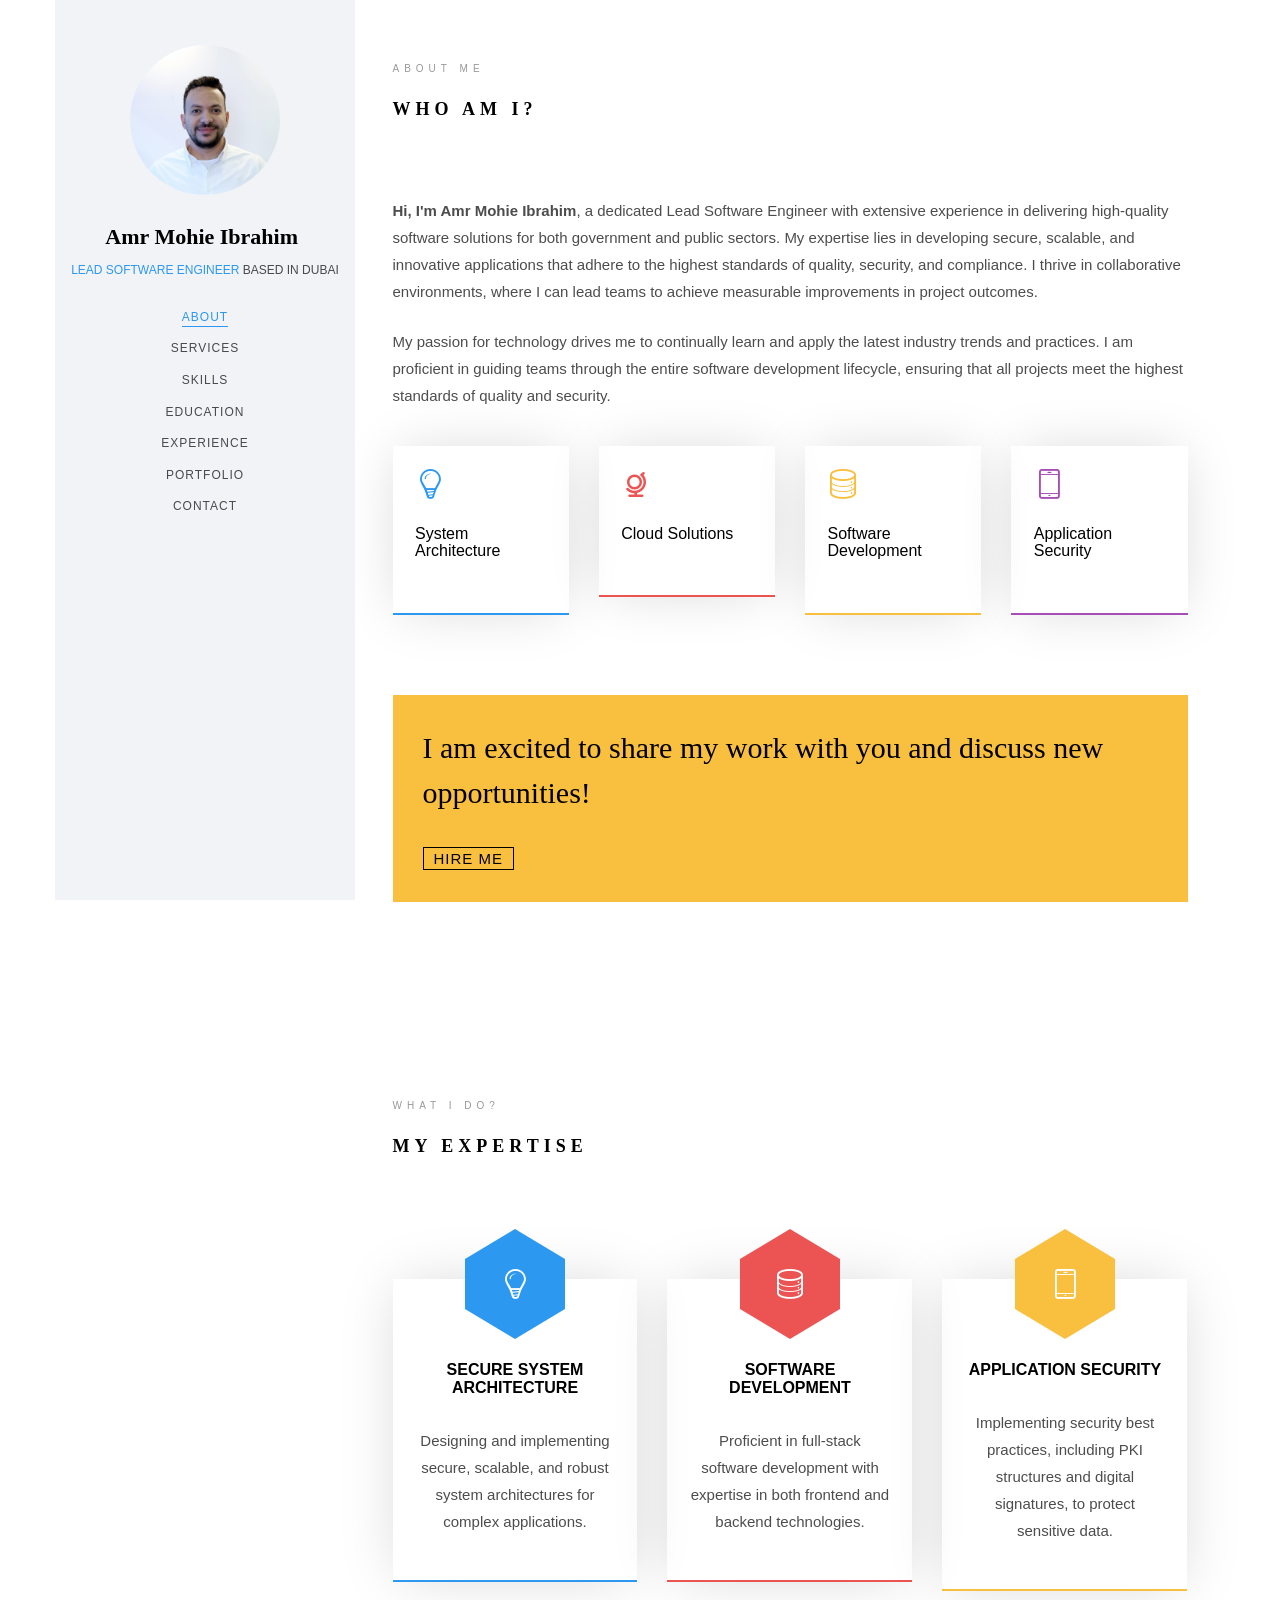
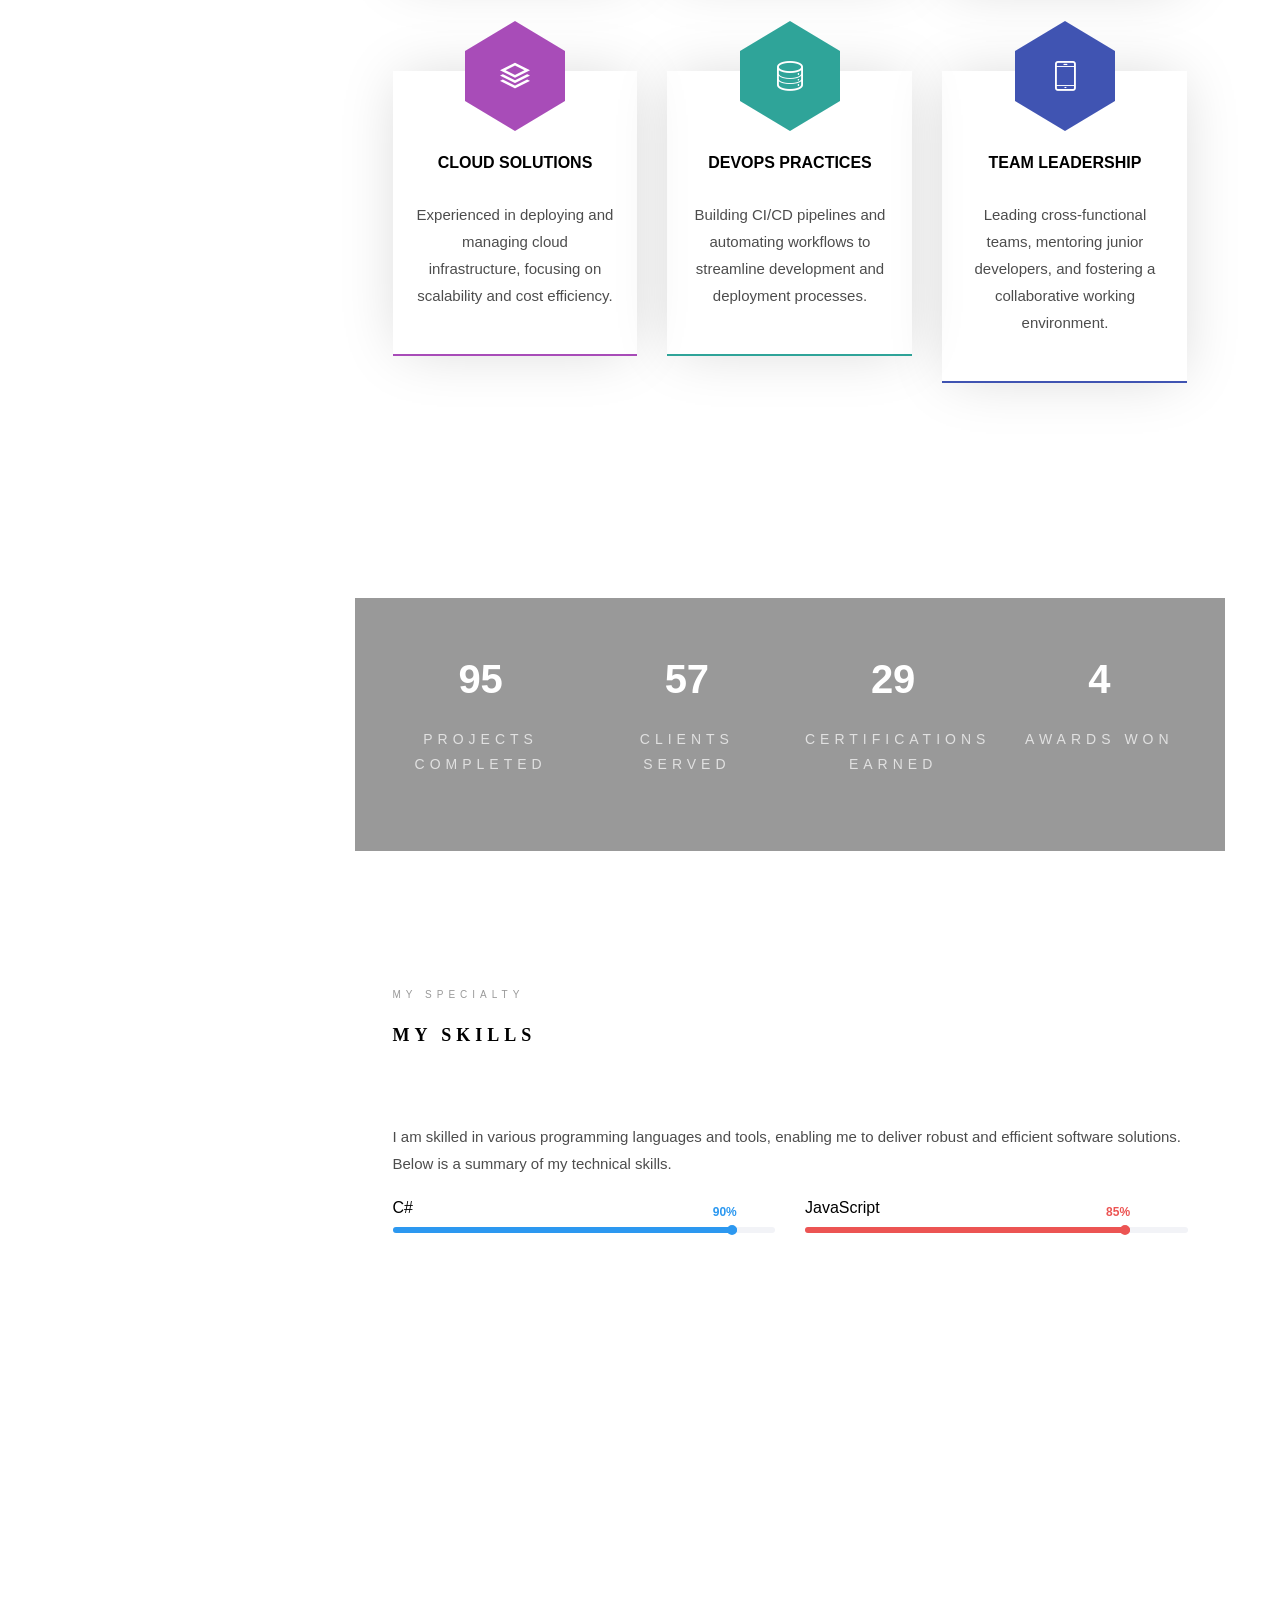
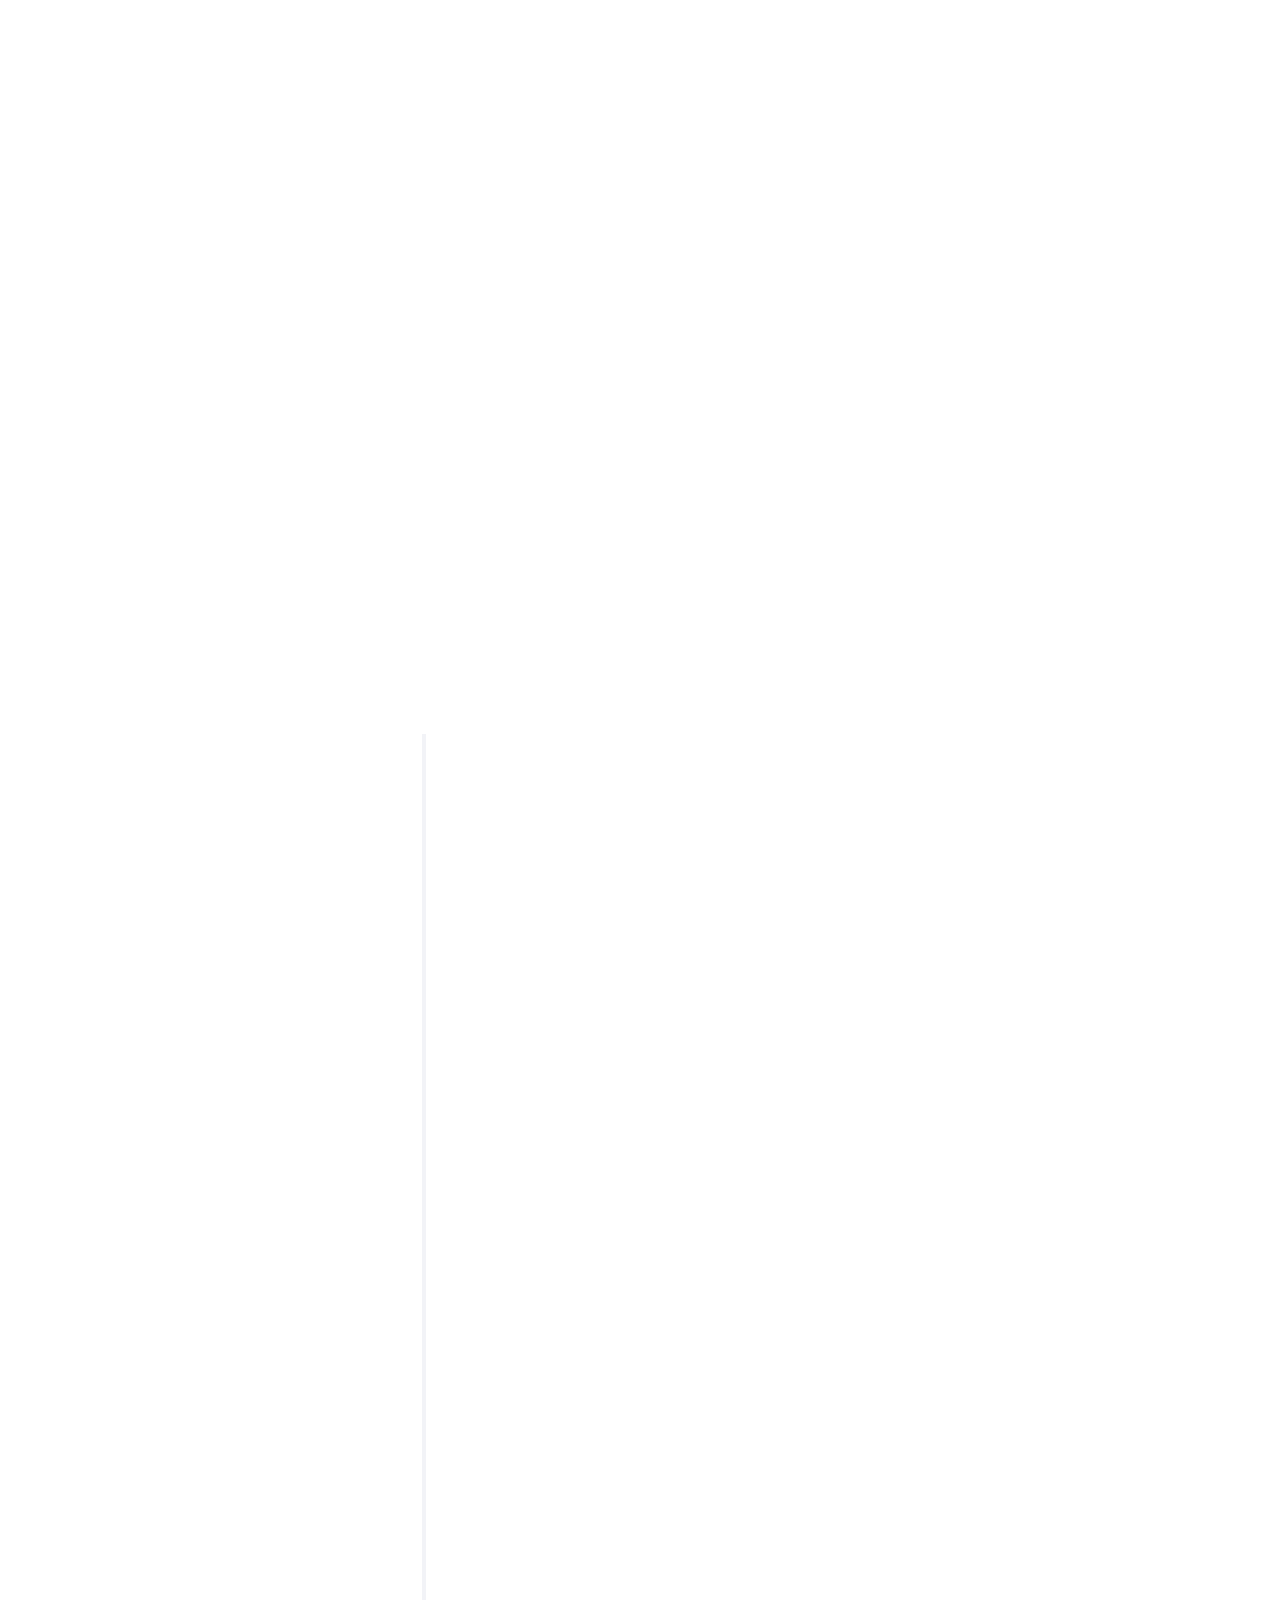
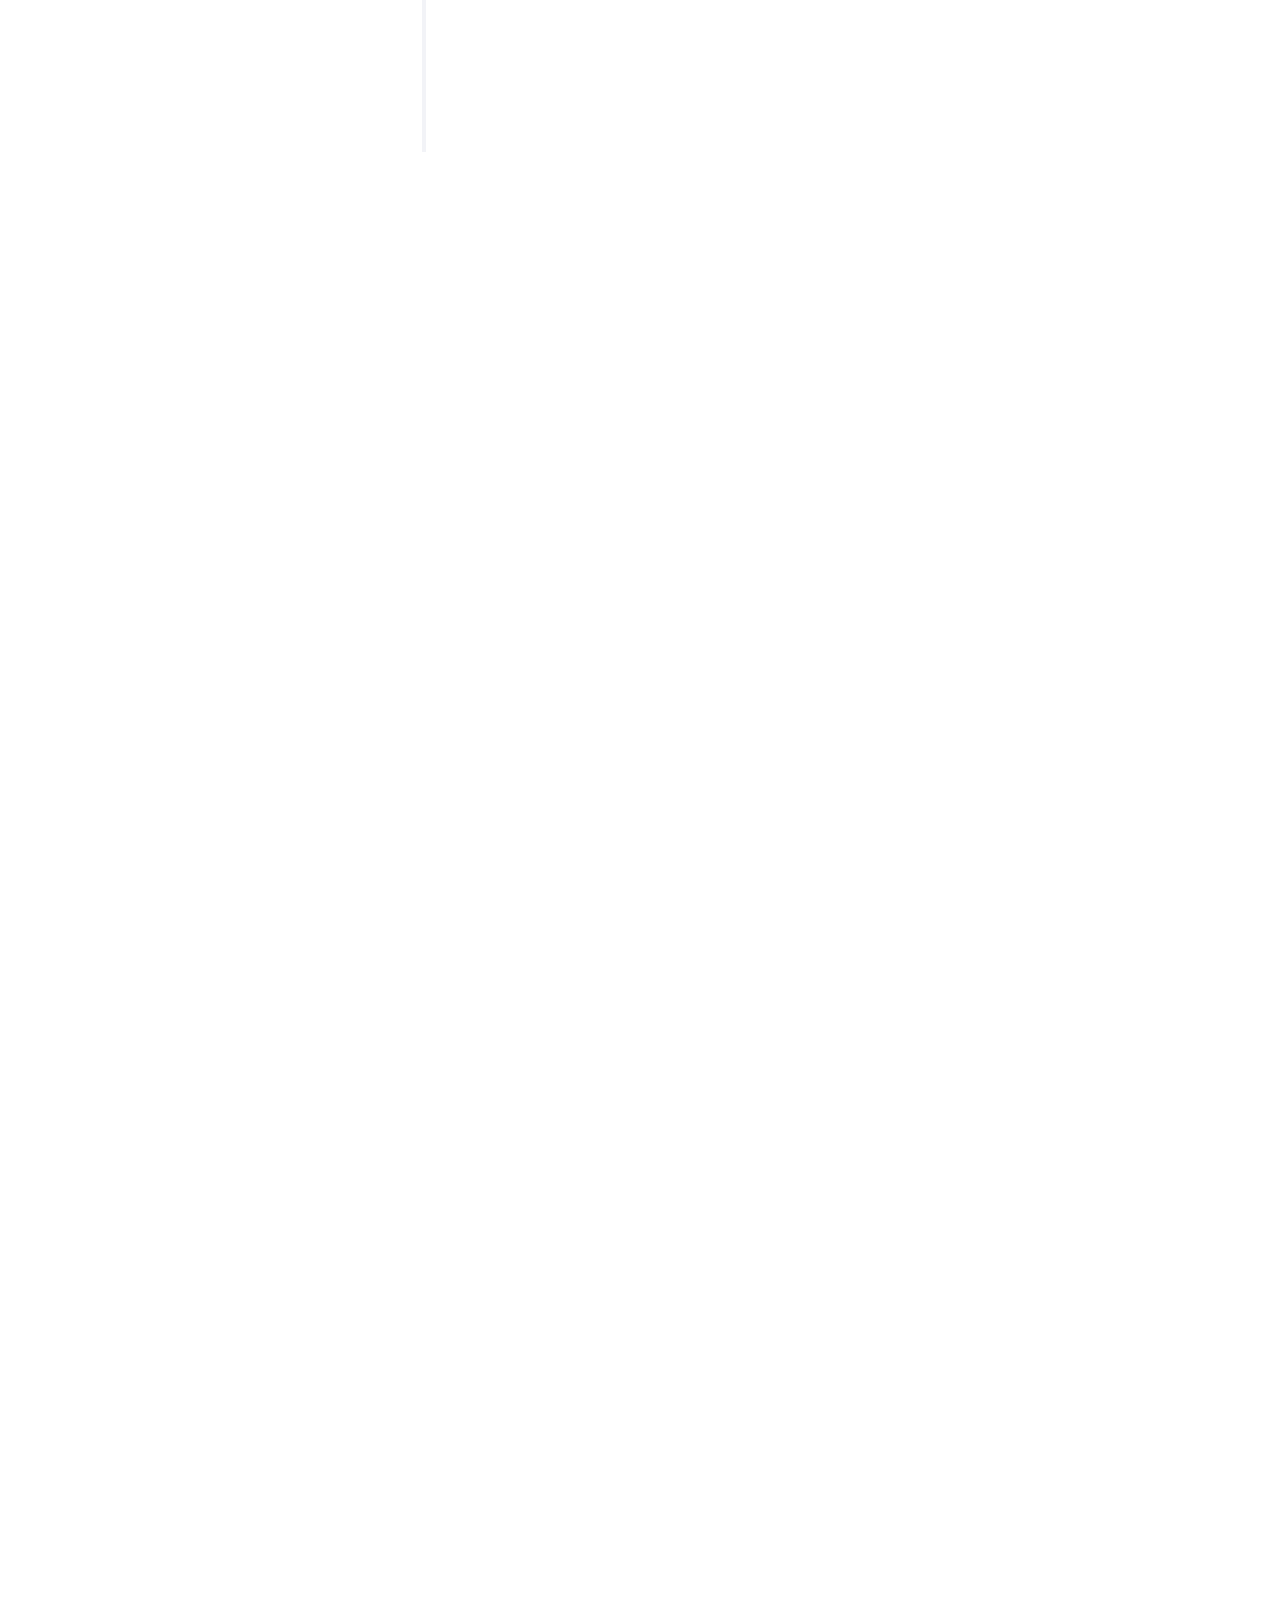
==== commit 0e7ba93e: "Add files via upload" ====
--- a/index.html
+++ b/index.html
@@ -69,13 +69,13 @@
 				</div>
 			</nav>
 
-			<div class="colorlib-footer">
-				<p><small>&copy; <script>document.write(new Date().getFullYear());</script> All rights reserved. Made with <i class="icon-heart" aria-hidden="true"></i> by Amr Mohie Ibrahim</small></p>
-				<ul>
-					<li><a href="#"><i class="icon-linkedin2"></i></a></li>
-					<li><a href="#"><i class="icon-github"></i></a></li>
-				</ul>
-			</div>
+			<!-- <div class="colorlib-footer"> -->
+				<!-- <p><small>&copy; <script>document.write(new Date().getFullYear());</script> All rights reserved. Made with <i class="icon-heart" aria-hidden="true"></i> by Amr Mohie Ibrahim</small></p> -->
+				<!-- <ul> -->
+					<!-- <li><a href="#"><i class="icon-linkedin2"></i></a></li> -->
+					<!-- <li><a href="#"><i class="icon-github"></i></a></li> -->
+				<!-- </ul> -->
+			<!-- </div> -->
 
 		</aside>
 
